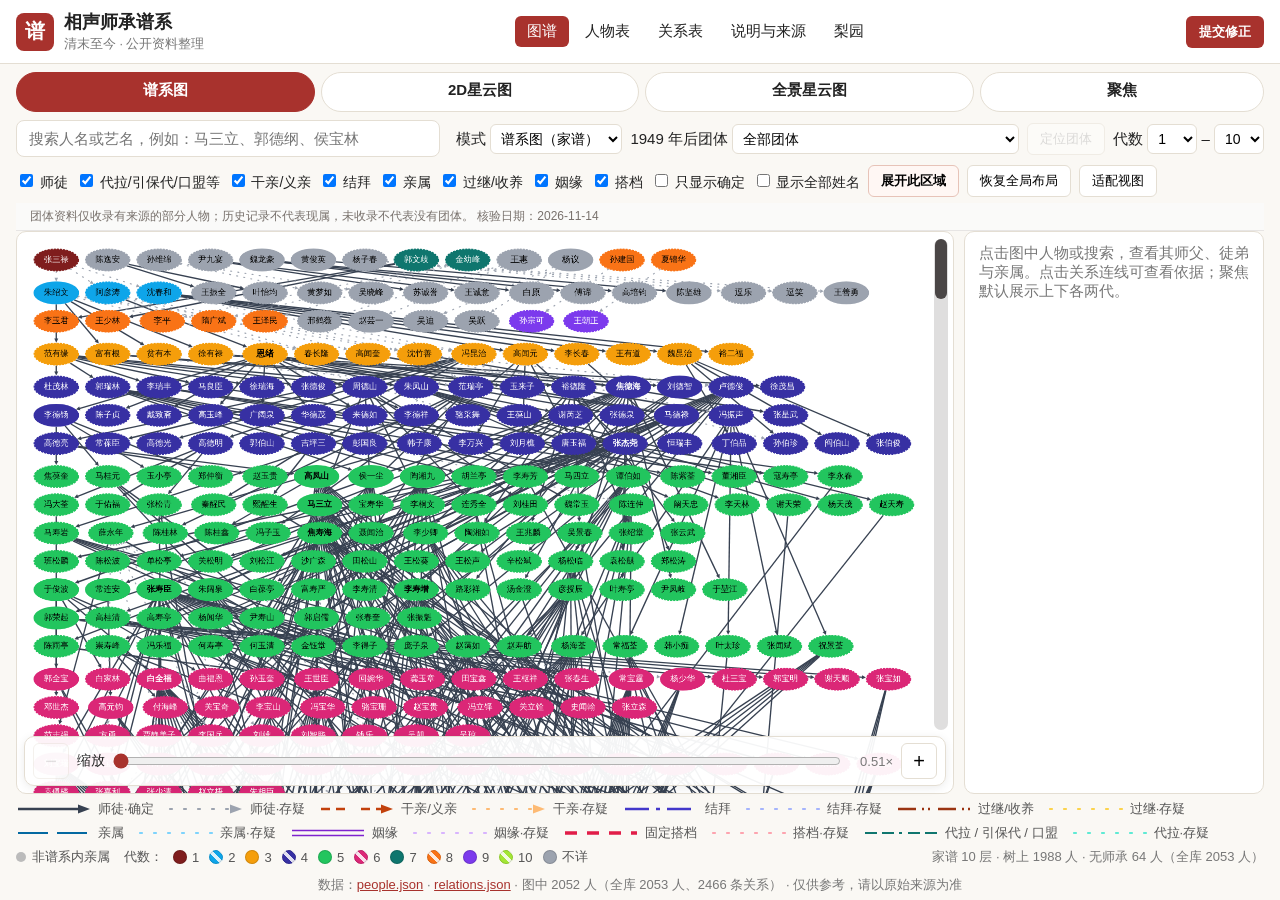
==== index.html @ b0ecc157 "Pin main genealogy and 2D nodes; add sourced post-1949 affiliations" ====
<!doctype html>
<html lang="zh-CN">
<head>
<meta charset="utf-8">
<meta name="viewport" content="width=device-width, initial-scale=1">
<title>相声师承谱系 · 清末至今</title>
<meta name="description" content="根据公开资料整理的中国相声演员师承谱系：正式师承、代拉/引保代、亲缘与姻缘关系。">
<link rel="icon" href="data:image/svg+xml,%3Csvg xmlns='http://www.w3.org/2000/svg' viewBox='0 0 32 32'%3E%3Crect width='32' height='32' rx='6' fill='%23a8322d'/%3E%3Ctext x='16' y='22' text-anchor='middle' font-size='18' fill='white' font-family='serif'%3E谱%3C/text%3E%3C/svg%3E">
<link rel="stylesheet" href="assets/style.css?v=20261114-org-pin">
<link rel="stylesheet" href="assets/mobile.css?v=20261114-evidence">
</head>
<body>
<header>
  <div class="brand"><span class="logo">谱</span><div><h1>相声师承谱系</h1><small>清末至今 · 公开资料整理</small></div></div>
  <nav>
    <a href="#tree" data-view="graph">图谱</a>
    <a href="#people" data-view="people">人物表</a>
    <a href="#relations" data-view="relations">关系表</a>
    <a href="#about" data-view="about">说明与来源</a>
    <a href="liyuan/">梨园</a>
  </nav>
  <button type="button" id="feedbackBtn" class="feedback-btn" title="需要 GitHub 账号。将打开预填好的议题；本站不接收邮件。">提交修正</button>
</header>

<main>
<section id="view-graph" class="view">
  <div class="mode-tabs" role="tablist">
    <a href="#tree" data-mode="tree" title="自上而下的家谱，一代一代往下排">谱系图</a>
    <a href="#nebula" data-mode="nebula" title="星团式布局。旧地址 #nebula 仍可用">2D星云图</a>
    <a href="#3d" data-mode="network" title="二维平面上的全网络布局；保留 #3d 和 #graph 旧地址">全景星云图</a>
    <a href="#graph" data-mode="ego" title="从一个人向外看师承">聚焦</a>
  </div>
  <div class="toolbar">
    <div class="search">
      <input id="q" type="search" placeholder="搜索人名或艺名，例如：马三立、郭德纲、侯宝林" autocomplete="off">
      <ul id="suggest" class="suggest" hidden></ul>
    </div>
    <div class="ctrl">
      <label class="phone-hide">模式
        <select id="mode">
          <option value="tree">谱系图（家谱）</option>
          <option value="nebula">2D星云图</option>
          <option value="network">全景星云图</option>
          <option value="ego">聚焦所选人物</option>
        </select>
      </label>
      <label class="ego-only">向下代数 <select id="depthDown"><option>1</option><option selected>2</option><option>3</option><option>4</option></select></label>
      <label class="ego-only">向上代数 <select id="depthUp"><option>1</option><option selected>2</option><option>3</option><option value="99">全部</option></select></label>
      <span class="ego-only focus-presets" role="group" aria-label="师承探索范围"><button type="button" data-focus-depth="1">上下各一代</button><button type="button" data-focus-depth="2">上下各两代</button></span>
      <label>1949 年后团体 <select id="organization"><option value="">全部团体</option></select></label>
      <button type="button" id="organizationFocus" disabled>定位团体</button>
      <label class="phone-hide">代数 <select id="gmin"></select> – <select id="gmax"></select></label>
      <button type="button" id="filterToggle" aria-expanded="false">筛选</button>
    </div>
    <div class="ctrl types">
      <label class="t-md"><input type="checkbox" data-type="master_disciple" checked> 师徒</label>
      <label class="t-other"><input type="checkbox" data-type="other" checked> 代拉/引保代/口盟等</label>
      <label class="t-ganqin"><input type="checkbox" data-type="ganqin" checked> 干亲/义亲</label>
      <label class="t-jiebai"><input type="checkbox" data-type="jiebai" checked> 结拜</label>
      <label class="t-kin"><input type="checkbox" data-type="kin" checked> 亲属</label>
      <label class="t-guoji"><input type="checkbox" data-type="guoji" checked> 过继/收养</label>
      <label class="t-mar"><input type="checkbox" data-type="marriage" checked> 姻缘</label>
      <label class="t-partner"><input type="checkbox" id="showPartner" checked> 搭档</label>
      <label class="t-dis"><input type="checkbox" id="onlyDoc"> 只显示确定</label>
      <label><input type="checkbox" id="labels"> 显示全部姓名</label>
      <button id="expand" type="button" title="放大到能看清姓名。其他人仍留在图上，缩小或拖动都能看到。">展开此区域</button>
      <button id="resetLayout" type="button" title="缩小，回到完整全局布局">恢复全局布局</button>
      <button id="fit" type="button">适配视图</button>
    </div>
  </div>
  <p id="organizationStatus" class="organization-status" role="status">团体资料仅收录有来源的部分人物；历史任职不代表现属，未收录不代表没有团体。</p>
  <div class="graph-wrap">
    <div class="cy-stage">
      <div id="cy" aria-label="师承关系图"></div>
      <div class="zoombar" role="group" aria-label="缩放">
        <button type="button" id="zoomOut" aria-label="缩小">−</button>
        <span class="zoom-label" id="zoomLabel">缩放</span>
        <input id="zoom" type="range" min="0" max="1000" step="1" value="0" aria-labelledby="zoomLabel">
        <span id="zoomVal">1×</span>
        <button type="button" id="zoomIn" aria-label="放大">+</button>
      </div>
    </div>
    <div id="panelDock">
      <button type="button" id="panelHandle" class="panel-handle">人物详情</button>
      <aside id="panel"><div class="placeholder">点击图中人物或搜索，查看其师父、徒弟与亲属。点击关系连线可查看依据；聚焦默认展示上下各两代。</div></aside>
    </div>
  </div>
  <div class="legend">
    <span><i class="ln" data-line="md"></i>师徒·确定</span>
    <span><i class="ln" data-line="md" data-dis="1"></i>师徒·存疑</span>
    <span><i class="ln" data-line="ganqin"></i>干亲/义亲</span>
    <span><i class="ln" data-line="ganqin" data-dis="1"></i>干亲·存疑</span>
    <span><i class="ln" data-line="jiebai"></i>结拜</span>
    <span><i class="ln" data-line="jiebai" data-dis="1"></i>结拜·存疑</span>
    <span><i class="ln" data-line="guoji"></i>过继/收养</span>
    <span><i class="ln" data-line="guoji" data-dis="1"></i>过继·存疑</span>
    <span><i class="ln" data-line="kin"></i>亲属</span>
    <span><i class="ln" data-line="kin" data-dis="1"></i>亲属·存疑</span>
    <span><i class="ln" data-line="mar"></i>姻缘</span>
    <span><i class="ln" data-line="mar" data-dis="1"></i>姻缘·存疑</span>
    <span><i class="ln" data-line="partner"></i>固定搭档</span>
    <span><i class="ln" data-line="partner" data-dis="1"></i>搭档·存疑</span>
    <span><i class="ln" data-line="other"></i>代拉 / 引保代 / 口盟</span>
    <span><i class="ln" data-line="other" data-dis="1"></i>代拉·存疑</span>
    <span><i class="dot rel"></i>非谱系内亲属</span>
    <span id="genLegend"></span>
    <span id="stat"></span>
  </div>
</section>

<section id="view-people" class="view" hidden>
  <div class="tbl-tools"><input id="pq" type="search" placeholder="筛选人物（姓名/艺名/备注）"> <select id="pgen"><option value="">全部代数</option></select> <span id="pcount"></span></div>
  <div class="tbl-wrap"><table id="ptable"><thead><tr>
    <th data-k="name">姓名</th><th data-k="generation">代</th><th data-k="zibei">字辈</th><th data-k="birth">生</th><th data-k="death">卒</th>
    <th data-k="masters">师父</th><th data-k="ndis">徒弟数</th><th data-k="notes">备注</th><th>来源</th></tr></thead><tbody></tbody></table></div>
</section>

<section id="view-relations" class="view" hidden>
  <div class="tbl-tools"><input id="rq" type="search" placeholder="筛选关系（人名/说明）">
    <select id="rtype"><option value="">全部类型</option><option value="master_disciple">师徒</option><option value="other">代拉/引保代等</option><option value="ganqin">干亲/义亲</option><option value="jiebai">结拜</option><option value="kin">亲属</option><option value="guoji">过继/收养</option><option value="marriage">姻缘</option><option value="partner">固定搭档</option></select>
    <select id="rconf"><option value="">全部可信度</option><option value="documented">确定</option><option value="disputed">存疑</option></select> <span id="rcount"></span></div>
  <div class="tbl-wrap"><table id="rtable"><thead><tr>
    <th data-k="type">类型</th><th data-k="fromName">从（师/长）</th><th data-k="toName">到（徒/亲）</th><th data-k="detail">说明</th><th data-k="confidence">可信度</th><th>来源</th></tr></thead><tbody></tbody></table></div>
</section>

<section id="view-about" class="view" hidden>
  <article class="about">
    <h2>说明</h2>
    <p>本站根据公开资料整理中国相声演员的师承谱系，时间范围从清末（张三禄、朱绍文“穷不怕”、阿彦涛、沈春和）到当代（德云社“云鹤九霄”、“筱”字辈等）。每位人物和每条关系都附有来源链接。</p>
    <h3>辈分与字辈</h3>
    <p>相声界通行把张三禄算作第一代，朱绍文、阿彦涛、沈春和为第二代，分为朱、阿、沈三派。第四代至第八代按“<b>德、寿、宝、文、明</b>”排字（也曾有“德、寿、立、仁、义”之说，较少使用）。第一至第三代、第九代及以后没有全行业统一的字辈；各门户自行排字，例如德云社郭德纲门下“云、鹤、九、霄”，再下一辈“筱”字；青曲社“海纳百川万象归春”。</p>
    <h3>关系类型</h3>
    <ul>
      <li><b>师徒</b>：正式拜师（摆知）的师承，箭头由师父指向徒弟。</li>
      <li><b>代拉/引保代/口盟等</b>：代拉师弟（代师收徒）、拜师时的引师、保师、代师，口盟弟子，以及早年学艺但不算正式师承等情况。</li>
      <li><b>干亲/义亲</b>：义父、义母与义子、义女。橙色成对短划，箭头由义父或义母指向义子、义女。</li>
      <li><b>结拜</b>：把兄弟、盟兄弟。靛蓝色长划加点，没有箭头。</li>
      <li><b>亲缘</b>：父子、兄弟、祖孙、舅甥、表亲等血缘关系。蓝色长划。</li>
      <li><b>过继/收养</b>：过继、嗣子、养子、养女。褐色点点划（一长两短），没有箭头。</li>
      <li><b>姻缘</b>：夫妻、翁婿等婚姻关系。紫色双线，没有箭头。</li>
    </ul>
    <h3>可信度</h3>
    <p><b>确定</b>：至少一个公开来源明确列出，图中用该类型自己的线型。<b>存疑</b>：来源本身标注存疑，不同来源说法冲突，师徒关系后来被解除，或只有网络转载、自媒体之类的弱来源。图中一律改成同色更淡的疏圆点；这种疏圆点只表示存疑，确定关系不用。可用「只显示确定」暂时隐去存疑关系。相声门户的师承本来就常有“改换门庭”、“代拉”、“清门”、“辈分自降”等复杂情况，请把本站当作索引，不要当作定论。</p>
    <h3>方法</h3>
    <ol>
      <li>主干取自维基百科《相声演员师承关系》条目。该条目以中国相声网《师承关系表》（据阎笑儒1960年传殷文硕的《相声宗谱》誊写）为主，第九代以梨园论坛《相声师承关系——九代传人》为主。</li>
      <li>逐一读取约190个相声演员维基条目里的“师承关系”信息框（从师、世代、辈分、徒弟）和“配偶/父母/儿女/亲属”栏目，再与正文中“之子”、“门婿”、“代拉”、“引保代”等表述互相印证，补充师徒和亲缘、姻缘关系。</li>
      <li>德云社部分依据郭德纲条目引用的2016年《德云社家谱》（北京晨报），并参考网络整理文章补充“筱、昊、展、奉”等再传弟子；青曲社、孟鹤堂等依据公开报道补充。</li>
      <li>同名人物：若师父不同、无法确认是否同一人，就分开收录并加注说明；繁简异体、条目消歧义造成的重复，在同一师父下按同名合并。</li>
      <li>代数：优先采用谱系表的位置和个人条目里的“世代”，其余按师承逐代推定（标为“按师承推定”）。</li>
    </ol>
    <h3>参考的同类项目与资料</h3>
    <ul>
      <li><a href="https://github.com/jammyfu/xiangsheng-genealogy" target="_blank" rel="noopener">jammyfu/xiangsheng-genealogy《相声家谱》</a>（MIT 许可）：一个开源的水墨三维师承图谱。本站读取了它整理的 338 条带出处的师承边，用来交叉核对，并采用了其中的存疑标注、补充师承和来源链接（凡采用处都在关系的来源和备注里写明了出处）；没有复制它的代码。</li>
      <li><a href="https://blog.xikao.com/2014/07/14/1273" target="_blank" rel="noopener">梨园百年琐记“师承谱图”</a>（戏考）：根据《相声师承关系总表》整理的逐人展开式谱图，用虚线表示代拉师弟。本站的代拉、引保代关系分类参考了它的做法。</li>
      <li><a href="https://zh.wikipedia.org/wiki/%E7%9B%B8%E5%A3%B0%E6%BC%94%E5%91%98%E5%B8%88%E6%89%BF%E5%85%B3%E7%B3%BB" target="_blank" rel="noopener">维基百科《相声演员师承关系》</a>（CC BY-SA 4.0）：本站师承的主干数据。</li>
      <li><a href="https://baike.baidu.com/item/%E7%9B%B8%E5%A3%B0%E5%B8%88%E6%89%BF%E5%85%B3%E7%B3%BB%E6%80%BB%E8%A1%A8/822206" target="_blank" rel="noopener">百度百科《相声师承关系总表》</a>和<a href="https://big5.cctv.com/gate/big5/ent.cctv.com/special/C18744/20070624/102823.shtml" target="_blank" rel="noopener">央视网转载天津日报“中国相声师承关系族谱”</a>：早期几代的旧谱，用来核对不同说法（例如沈竹善、春长隆、冯昆治的师承归属），只作书目参考。</li>
      <li><a href="http://ent.sina.com.cn/j/2006-12-20/18141379350.html" target="_blank" rel="noopener">新京报（2006）“中国相声门谱系”</a>：介绍了马三立《京津相声演员谱系》和《中国相声史》师承表的来历，以及张三禄是否算始祖的争议。</li>
      <li><a href="https://www.xkls.cn/zatan/3884.html" target="_blank" rel="noopener">星空历史“相声师承关系总谱（横版世系图）”</a>、<a href="https://github.com/invictusmuzi/-" target="_blank" rel="noopener">invictusmuzi 的 Neo4j 相声师承图</a>、<a href="http://kpword.com/topics.html" target="_blank" rel="noopener">中国相声网师承图谱专题</a>：在展示方式上作了参考。</li>
    </ul>
    <h3>局限</h3>
    <ul>
      <li>收录以公开资料为限，大量基层、地方曲艺团和民间演员没有收录；当代各社团收徒更新很快，难免遗漏。</li>
      <li>原始谱系表本身被维基标注为“原创研究”，有些人名用字彼此不同。能核对为同一人的已经合并（贾仑／贾伦、刘德智／刘德治、两位张康）。侯一尘与谱系表上的侯少尘对不上，分开收录并加了注。</li>
      <li>图画出每一个至少有一条关系的人，小团体也画，不要求连上主谱系。只有一条关系都没有的人留在数据里、可以搜索，侧栏会写「没有任何关系」，三张图都不画。<span id="hiddenAbout"></span></li>
      <li>亲缘、姻缘只收录有来源可查的部分；亲属中不是相声演员的，只因关系需要列出（图中显示为灰色）。</li>
      <li>不收录任何私人联系方式。如果发现错误，请用页眉或人物侧栏的「提交修正」打开 GitHub 议题（需要 GitHub 账号，本站没有邮箱通道）。</li>
    </ul>
    <h3 id="srcs">来源列表</h3>
    <p class="muted">按被引用的次数排序（数字是引用该来源的人物和关系条目数）。</p>
    <ol id="sourceList"></ol>
    <h3>第三方组件</h3>
    <p>图谱使用 <a href="https://js.cytoscape.org/">Cytoscape.js</a>（MIT 许可，已本地打包在 <code>vendor/</code> 目录）。全网络有两套坐标，都由本站自己计算、不另引布局库：一套是预先算好的紧凑全图（NetworkX spring layout），另一套在此基础上把挤在一起的姓名推开。放大时在两套坐标之间平滑过渡，缩小自动回到全图；拖动时邻近门派已经疏开，不会被藏起来。聚焦某一人（地址 <code>#graph/人物编号</code>）时仍用环形谱系。人物与关系数据整理自维基百科等公开来源，维基百科内容采用 CC BY-SA 4.0 许可。</p>
    <p class="muted" id="buildinfo"></p>
  </article>
</section>
</main>
<footer>数据：<a href="data/people.json">people.json</a> · <a href="data/relations.json">relations.json</a> · <span id="footcount"></span> · 仅供参考，请以原始来源为准</footer>
<dialog id="feedbackDlg" aria-labelledby="fbHeading">
  <div class="dlg">
    <h2 id="fbHeading">提交修正</h2>
    <p>下面的标题和正文会带到 GitHub 的新议题里，已经写上人物、编号、代数、关系摘要和当前页面地址。请在议题中补全「哪里有误」「正确信息」和「来源链接」。</p>
    <p class="notice">提交需要 GitHub 账号。本站没有邮箱或其他反馈通道；若尚未登录，GitHub 会先要求登录或注册。</p>
    <p class="fb-kicker">预填标题</p>
    <p id="fbTitle" class="fb-title"></p>
    <p class="fb-kicker">预填正文</p>
    <pre id="fbPreview" class="fb-preview"></pre>
    <div class="dlg-actions">
      <button type="button" id="fbClose">取消</button>
      <a id="feedbackGo" class="feedback-btn" target="_blank" rel="noopener">前往 GitHub 提交</a>
    </div>
  </div>
</dialog>
<script src="vendor/cytoscape.min.js"></script>
<script src="assets/mobile.js?v=20261114-evidence"></script>
<script src="assets/line-style.js"></script>
<script src="assets/app.js?v=20261114-org-pin"></script>
<!-- Cloudflare Web Analytics --><script type='module' src='https://static.cloudflareinsights.com/beacon.min.js' data-cf-beacon='{"token": "337a81f2145c44d1aca19c5d9b5fbe1d"}'></script><!-- End Cloudflare Web Analytics -->
</body>
</html>
---- assets/style.css ----
:root{--bg:#faf8f4;--fg:#222;--muted:#777;--card:#fff;--line:#e4ded3;--accent:#a8322d;--md:#6b6b6b;--kin:#c0392b;--mar:#8e44ad;--other:#16a085;--dis:#e67e22}
*{box-sizing:border-box}
html,body{margin:0;height:100%;background:var(--bg);color:var(--fg);font-family:-apple-system,"PingFang SC","Noto Sans CJK SC","Microsoft YaHei",sans-serif;font-size:15px}
a{color:var(--accent)}
header{display:flex;align-items:center;justify-content:space-between;gap:12px;padding:10px 16px;background:#fff;border-bottom:1px solid var(--line);position:sticky;top:0;z-index:10;flex-wrap:wrap}
.brand{display:flex;align-items:center;gap:10px}
.logo{display:inline-grid;place-items:center;width:38px;height:38px;border-radius:8px;background:var(--accent);color:#fff;font-weight:700;font-size:20px;font-family:"Noto Serif CJK SC",serif}
h1{font-size:18px;margin:0;font-family:"Noto Serif CJK SC",serif}
.brand small{color:var(--muted)}
nav{display:flex;gap:4px;flex-wrap:wrap}
nav a{padding:6px 12px;border-radius:6px;text-decoration:none;color:var(--fg)}
nav a.active{background:var(--accent);color:#fff}
main{padding:12px 16px}
.mode-tabs{display:flex;gap:6px;margin:0 0 8px;flex-wrap:wrap}
.mode-tabs a{flex:1 1 auto;text-align:center;padding:8px 14px;border-radius:999px;text-decoration:none;border:1px solid var(--line);background:#fff;color:var(--fg);font-weight:600;min-height:40px}
.mode-tabs a.active{background:var(--accent);color:#fff;border-color:var(--accent)}
.toolbar{display:flex;flex-wrap:wrap;gap:8px 16px;align-items:center;margin-bottom:8px}
.search{position:relative;flex:1 1 280px;max-width:460px}
.search input{width:100%;padding:9px 12px;border:1px solid var(--line);border-radius:8px;font-size:15px;background:#fff}
.suggest{position:absolute;left:0;right:0;top:100%;margin:2px 0 0;padding:0;list-style:none;background:#fff;border:1px solid var(--line);border-radius:8px;max-height:320px;overflow:auto;z-index:20;box-shadow:0 6px 18px rgba(0,0,0,.08)}
.suggest li{padding:7px 12px;cursor:pointer;display:flex;justify-content:space-between;gap:8px}
.suggest li:hover,.suggest li.sel{background:#f4ece6}
.suggest small{color:var(--muted)}
.ctrl{display:flex;flex-wrap:wrap;gap:8px;align-items:center}
.ctrl select,.tbl-tools select,.tbl-tools input{padding:5px 6px;border:1px solid var(--line);border-radius:6px;background:#fff;font-size:14px}
.types label{font-size:14px;white-space:nowrap}
button{padding:6px 12px;border:1px solid var(--line);border-radius:6px;background:#fff;cursor:pointer}
button:disabled{opacity:.45;cursor:default}
#expand{border-color:#e7c3b8;background:#fff7f4;font-weight:600}
.graph-wrap{display:flex;gap:10px;height:calc(100vh - 210px);min-height:420px}
.cy-stage{position:relative;flex:1;min-width:0;min-height:0;display:flex}
#cy{flex:1;background:#fff;border:1px solid var(--line);border-radius:10px;min-width:0}
.zoombar{position:absolute;z-index:6;left:8px;right:8px;bottom:8px;display:flex;align-items:center;gap:8px;padding:6px 8px;background:rgba(255,255,255,.94);border:1px solid var(--line);border-radius:10px;box-shadow:0 2px 10px rgba(0,0,0,.08)}
.tree-scroll{position:absolute;z-index:7;display:none;background:rgba(28,25,23,.14);border-radius:8px;touch-action:none}
.tree-scroll.show{display:block}
.tree-scroll.y{width:14px;top:8px;right:6px;bottom:64px;cursor:pointer}
.tree-scroll.x{height:14px;left:8px;right:26px;bottom:58px;cursor:pointer}
.tree-scroll .thumb{position:absolute;background:#292524;border-radius:8px;opacity:.82}
.tree-scroll.y .thumb{left:1px;right:1px}
.tree-scroll.x .thumb{top:1px;bottom:1px}
.zoom-label{font-size:14px;white-space:nowrap}
.zoombar input[type=range]{flex:1;min-width:0;height:28px;margin:0;accent-color:var(--accent)}
.zoombar button{min-width:36px;height:36px;padding:0 10px;font-size:20px;line-height:1}
.zoombar button:disabled{opacity:.4;cursor:default}
#zoomVal{min-width:3.4em;text-align:right;font-variant-numeric:tabular-nums;color:var(--muted);font-size:13px}
.feedback-btn{background:var(--accent);color:#fff;border-color:transparent;font-weight:600}
a.feedback-btn{text-decoration:none;display:inline-block}
.feedback-btn:hover{filter:brightness(1.08)}
header .feedback-btn{white-space:nowrap}
.panel-actions{display:flex;flex-wrap:wrap;gap:8px;margin-top:12px}
.panel-actions button,.panel-actions .feedback-btn{flex:1 1 140px}
#panel{background:var(--card);border:1px solid var(--line);border-radius:10px;padding:12px 14px;overflow:auto}
.tree-only{display:none;gap:4px;align-items:center}
.xo-badge{margin:8px 0;padding:8px 10px;background:#fff7ed;border:1px solid #fdba74;border-radius:8px;font-size:14px}
.tree-only button.on{background:var(--accent);color:#fff;border-color:transparent}
#panel h2{margin:0 0 4px;font-family:"Noto Serif CJK SC",serif;font-size:22px}
#panel .meta{color:var(--muted);font-size:13px;margin-bottom:8px}
#panel h3{font-size:14px;margin:12px 0 4px;color:var(--accent)}
#panel ul{margin:0;padding-left:18px}
#panel li{margin:2px 0}
.pl{cursor:pointer;color:var(--accent);text-decoration:underline dotted}
.tag{display:inline-block;font-size:12px;padding:1px 6px;border-radius:10px;background:#f0e9e1;margin-left:4px;color:#555}
.tag.dis{background:#fde7d2;color:#a75500}
.placeholder{color:var(--muted)}
.legend{display:flex;flex-wrap:wrap;gap:6px 14px;font-size:13px;color:#555;margin-top:8px;align-items:center;overflow:visible;max-height:none}
.legend > span{display:inline-flex;align-items:center;gap:2px;max-width:100%}
.legend > span.muted{white-space:normal}
#genLegend{display:inline-flex;flex-wrap:wrap;align-items:center;white-space:normal}
.ln{display:inline-flex;align-items:center;width:auto;height:auto;border:0;background:none;margin:0 4px 0 0;padding:0;vertical-align:middle;flex:0 0 auto}
.ln svg{display:block;overflow:visible}
.gen-swatch{display:inline-block;width:14px;height:14px;border-radius:50%;vertical-align:middle;margin:0 3px 0 8px;box-shadow:inset 0 0 0 1px rgba(0,0,0,.15);background-color:#9ca3af}
.gen-swatch.stripe{background-image:repeating-linear-gradient(45deg,rgba(255,255,255,.85) 0 3.5px,transparent 3.5px 8px)}
.dot{display:inline-block;width:10px;height:10px;border-radius:50%;background:#bbb;margin-right:4px;vertical-align:middle}
#stat{margin-left:auto;color:var(--muted)}
.tbl-tools{display:flex;gap:8px;flex-wrap:wrap;align-items:center;margin-bottom:8px}
.tbl-tools input{min-width:240px}
.tbl-wrap{overflow:auto;background:#fff;border:1px solid var(--line);border-radius:10px;max-height:calc(100vh - 170px)}
table{border-collapse:collapse;width:100%;font-size:14px}
th,td{padding:6px 8px;border-bottom:1px solid #f0ebe3;text-align:left;vertical-align:top}
th{position:sticky;top:0;background:#f7f2ec;cursor:pointer;white-space:nowrap;user-select:none}
th.asc::after{content:" ▲"}th.desc::after{content:" ▼"}
td.notes{max-width:360px;color:#555;font-size:13px}
.about{max-width:860px;background:#fff;border:1px solid var(--line);border-radius:10px;padding:16px 22px;line-height:1.7}
.about h2,.about h3{font-family:"Noto Serif CJK SC",serif}
.muted{color:var(--muted)}
#sourceList{font-size:13px;word-break:break-all}
footer{padding:10px 16px;color:var(--muted);font-size:13px;text-align:center}
@media (min-width:821px){
  body:has(#view-graph:not([hidden])){
    height:100%;
    height:100dvh;
    overflow:hidden;
    display:flex;
    flex-direction:column;
  }
  body:has(#view-graph:not([hidden])) main{
    flex:1 1 auto;
    min-height:0;
    display:flex;
    flex-direction:column;
    overflow:hidden;
    padding:8px 16px 4px;
  }
  body:has(#view-graph:not([hidden])) #view-graph{
    flex:1 1 auto;
    min-height:0;
    display:flex;
    flex-direction:column;
    overflow:hidden;
  }
  body:has(#view-graph:not([hidden])) .toolbar{margin-bottom:6px}
  body:has(#view-graph:not([hidden])) .graph-wrap{
    flex:1 1 auto;
    height:auto;
    min-height:0;
  }
  body:has(#view-graph:not([hidden])) .legend{
    flex:0 0 auto;
    max-height:none;
    overflow:visible;
    margin-top:6px;
  }
  body:has(#view-graph:not([hidden])) footer{flex:0 0 auto;padding:6px 16px}
}
dialog{border:none;border-radius:12px;padding:0;max-width:560px;width:min(560px,calc(100vw - 24px));box-shadow:0 16px 48px rgba(0,0,0,.22);color:var(--fg)}
dialog::backdrop{background:rgba(0,0,0,.45)}
.dlg{padding:16px 18px 18px;max-height:min(84vh,760px);overflow:auto}
.dlg h2{margin:0 0 8px;font-family:"Noto Serif CJK SC",serif;font-size:20px}
.dlg p{margin:8px 0;line-height:1.6}
.dlg .notice{background:#f7f2ec;border-radius:8px;padding:8px 10px}
.fb-kicker{margin:12px 0 2px;font-size:12px;color:var(--muted)}
.fb-title{margin:0;font-weight:700}
.fb-preview{margin:0;max-height:28vh;overflow:auto;white-space:pre-wrap;word-break:break-word;background:#faf8f4;border:1px solid var(--line);border-radius:8px;padding:8px 10px;font:13px/1.55 inherit}
.dlg-actions{display:flex;justify-content:flex-end;gap:8px;flex-wrap:wrap;margin-top:14px}
@media (max-width:820px){
  .graph-wrap{flex-direction:column;height:auto}
  .cy-stage{flex:none;height:62vh;min-height:360px}
  #cy{height:100%;min-height:0}
  .zoombar{left:6px;right:6px;bottom:6px;padding:8px}
  .zoombar button{min-width:44px;height:44px}
  .zoombar input[type=range]{height:36px}
  #panel{width:auto;max-height:none}
  header{padding:8px 10px} main{padding:8px}
  header .feedback-btn,.panel-actions button{min-height:44px;padding:8px 14px}
  .tbl-wrap{max-height:none}
  .dlg-actions{justify-content:stretch}
  .dlg-actions button,.dlg-actions a{flex:1 1 auto;text-align:center}
}

/* Relation evidence stays adjacent to the claim; long source URLs wrap on phones. */
.relation-evidence{margin:6px 0 12px;border-left:2px solid var(--line);padding-left:9px;font-size:13px}
.relation-evidence summary{cursor:pointer;color:var(--accent);padding:4px 0}
.relation-evidence summary:focus-visible{outline:2px solid var(--accent);outline-offset:3px}
.evidence-status{margin:8px 0}
.evidence-sources,.evidence-notes{padding-left:20px!important;list-style:decimal!important}
.evidence-sources li,.evidence-notes li{margin:7px 0!important;overflow-wrap:anywhere}
.evidence-sources a{overflow-wrap:anywhere}
.focus-presets{display:inline-flex;gap:4px;flex-wrap:wrap}

.cross-evidence{margin-top:12px;border-top:1px solid var(--line);padding-top:6px}.cross-evidence article{margin:10px 0;overflow-wrap:anywhere}.cross-evidence article p{margin:5px 0}

/* Organization selector matches the native 梨园 institution control. */
.organization-status{margin:0;padding:5px 14px;color:#78716c;font-size:12px;background:#fafaf9;border-bottom:1px solid #e7e5e4}
.organization-evidence li{margin-bottom:12px}.organization-evidence p{margin:4px 0}.organization-evidence small{color:#78716c}
---- assets/mobile.css ----
/* Layout shells. data-layout is set by assets/mobile.js. */
html, body { max-width: 100%; }
html[data-layout="sheet"] body,
html[data-layout="drawer"] body { overflow-x: hidden; }

.panel-handle {
  touch-action: none;
  display: none;
  border: 0;
  background: transparent;
  font-weight: 700;
  color: var(--accent, #a8322d);
  min-height: 44px;
  width: 100%;
  cursor: pointer;
}
.panel-handle::before {
  content: "";
  display: block;
  width: 36px;
  height: 4px;
  border-radius: 4px;
  background: #d9d0c4;
  margin: 0 auto 4px;
}

#filterToggle { display: none; min-height: 44px; }

/* Phone portrait and folded narrow screens: bottom sheet. */
html[data-layout="sheet"] header { padding: 8px 10px; gap: 6px; }
html[data-layout="sheet"] h1 { font-size: 16px; }
html[data-layout="sheet"] .brand small { display: none; }
html[data-layout="sheet"] nav { order: 3; width: 100%; overflow-x: auto; flex-wrap: nowrap; }
html[data-layout="sheet"] nav a { flex: 0 0 auto; min-height: 40px; display: inline-flex; align-items: center; }
html[data-layout="sheet"] main { padding: 8px; }
html[data-layout="sheet"] .mode-tabs { flex-wrap: nowrap; overflow-x: auto; gap: 4px; }
html[data-layout="sheet"] .mode-tabs a { flex: 0 0 auto; padding: 8px 12px; font-size: 14px; min-height: 44px; display: inline-flex; align-items: center; }
html[data-layout="sheet"] #filterToggle { display: inline-flex; align-items: center; }
html[data-layout="sheet"] .toolbar .ctrl.types { display: none; width: 100%; }
html[data-layout="sheet"] .toolbar.filters-open .ctrl.types { display: flex; }
html[data-layout="sheet"] .search { flex: 1 1 100%; max-width: none; }
html[data-layout="sheet"] body,
html[data-layout="drawer"] body {
  height: 100%;
  display: flex;
  flex-direction: column;
}
html[data-layout="sheet"] main,
html[data-layout="drawer"] main {
  flex: 1 1 auto;
  min-height: 0;
  display: flex;
  flex-direction: column;
  overflow: auto;
  padding: 6px 8px;
}
html[data-layout="sheet"] #view-graph:not([hidden]),
html[data-layout="drawer"] #view-graph:not([hidden]) {
  flex: 1 1 auto;
  min-height: 0;
  height: 100%;
  display: flex;
  flex-direction: column;
  overflow: auto;
}
html[data-layout="sheet"] .phone-hide,
html[data-layout="drawer"] .phone-hide { display: none; }
html[data-layout="sheet"] .graph-wrap,
html[data-layout="drawer"] .graph-wrap {
  flex: 1 1 auto;
  display: flex;
  flex-direction: column;
  height: auto;
  min-height: 140px;
}
html[data-layout="sheet"] .cy-stage,
html[data-layout="drawer"] .cy-stage { flex: 1 1 auto; height: auto; min-height: 0; }
html[data-layout="sheet"] .legend {
  max-height: none;
  overflow: visible;
  margin-top: 4px;
}
html[data-layout="sheet"] footer,
html[data-layout="drawer"] footer { display: none; }
html[data-layout="sheet"] #panelDock {
  position: fixed;
  left: 0;
  right: 0;
  bottom: 0;
  z-index: 30;
  width: auto;
  height: min(52vh, 460px);
  background: #fff;
  border: 1px solid var(--line, #e4ded3);
  border-radius: 16px 16px 0 0;
  box-shadow: 0 -8px 28px rgba(0,0,0,.12);
  display: flex;
  flex-direction: column;
  transition: transform .22s ease;
}
html[data-layout="sheet"] #panelDock.collapsed { transform: translateY(calc(100% - 48px)); }
html[data-layout="sheet"] .panel-handle { display: block; }
html[data-layout="sheet"] #panel {
  width: auto;
  flex: 1;
  border: 0;
  border-radius: 0;
  min-height: 0;
}
html[data-layout="sheet"] .zoombar { bottom: 56px; }
html[data-layout="sheet"] .legend { font-size: 12px; }

/* Phone landscape: graph uses the wide area, details in a right drawer. */
html[data-layout="drawer"] header { padding: 6px 10px; flex-wrap: nowrap; gap: 8px; }
html[data-layout="drawer"] nav { flex-wrap: nowrap; overflow-x: auto; }
html[data-layout="drawer"] .mode-tabs { flex-wrap: nowrap; overflow-x: auto; margin-bottom: 4px; }
html[data-layout="drawer"] .toolbar { flex-wrap: nowrap; overflow-x: auto; gap: 6px; margin-bottom: 4px; }
html[data-layout="drawer"] .search { flex: 1 1 160px; min-width: 120px; max-width: none; }
html[data-layout="drawer"] .legend {
  display: flex;
  flex-wrap: wrap;
  max-height: none;
  overflow: visible;
}
html[data-layout="drawer"] .brand small,
html[data-layout="drawer"] header .feedback-btn { display: none; }
html[data-layout="drawer"] main { padding: 6px 8px; }
html[data-layout="drawer"] .mode-tabs a { min-height: 40px; padding: 6px 10px; font-size: 13px; display: inline-flex; align-items: center; }
html[data-layout="drawer"] #filterToggle { display: inline-flex; align-items: center; }
html[data-layout="drawer"] .toolbar .ctrl.types { display: none; }
html[data-layout="drawer"] .toolbar.filters-open .ctrl.types { display: flex; width: 100%; }
html[data-layout="drawer"] .graph-wrap {
  min-height: 120px;
}
html[data-layout="drawer"] #panelDock {
  position: fixed;
  top: 52px;
  right: 0;
  bottom: 0;
  z-index: 30;
  width: min(300px, 46vw);
  background: #fff;
  border-left: 1px solid var(--line, #e4ded3);
  box-shadow: -8px 0 24px rgba(0,0,0,.1);
  display: flex;
  flex-direction: row;
  transition: transform .22s ease;
}
html[data-layout="drawer"] #panelDock.collapsed { transform: translateX(calc(100% - 44px)); }
html[data-layout="drawer"] .panel-handle {
  display: flex;
  align-items: center;
  justify-content: center;
  width: 44px;
  min-height: 44px;
  writing-mode: vertical-rl;
  border-right: 1px solid var(--line, #e4ded3);
}
html[data-layout="drawer"] .panel-handle::before { display: none; }
html[data-layout="drawer"] #panel { width: auto; flex: 1; border: 0; border-radius: 0; min-width: 0; }

/* Tablet / unfolded foldable: keep the two-pane desktop arrangement. */
html[data-layout="pane"] .graph-wrap {
  display: flex;
  flex-direction: row;
  flex-wrap: nowrap;
  align-items: stretch;
  height: calc(var(--app-h, 100vh) - 220px);
  min-height: 420px;
}
html[data-layout="pane"] body:has(#view-graph:not([hidden])) .graph-wrap{
  height:auto;
  min-height:0;
}
html[data-layout="pane"] .cy-stage { flex: 1 1 auto; height: auto; min-height: 0; min-width: 0; }
html[data-layout="pane"] #panelDock {
  display: flex;
  flex-direction: column;
  width: 300px;
  flex: 0 0 300px;
  min-width: 0;
  min-height: 0;
  position: relative;
}
html[data-layout="pane"] #panel { width: auto; flex: 1; max-height: none; }

html[data-layout="sheet"] button,
html[data-layout="drawer"] button,
html[data-layout="sheet"] .mode-tabs a,
html[data-layout="drawer"] .mode-tabs a { min-height: 40px; }
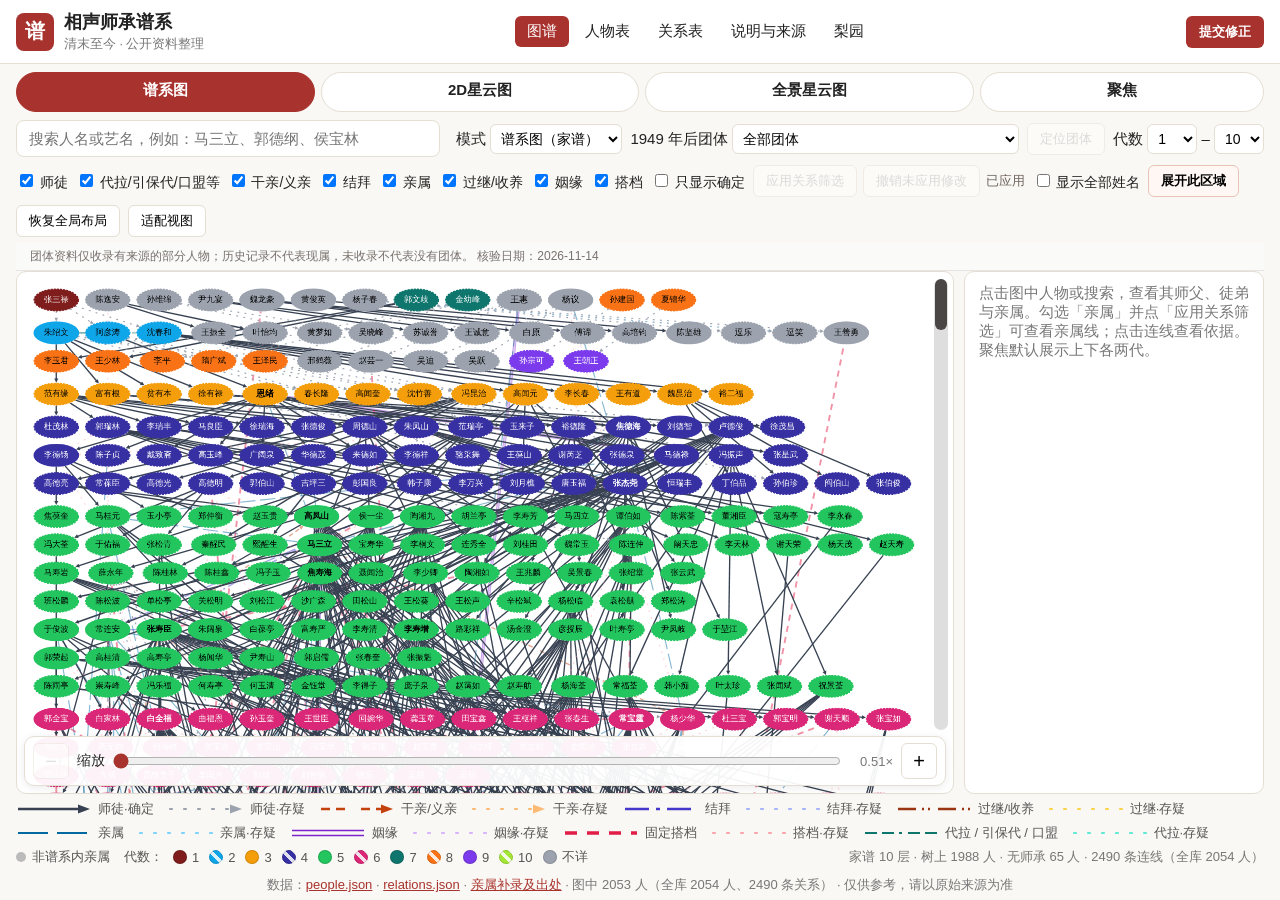
==== commit 9e54bb35: "Backfill sourced kinship and apply relationship filters in batches" ====
--- a/index.html
+++ b/index.html
@@ -6,7 +6,7 @@
 <title>相声师承谱系 · 清末至今</title>
 <meta name="description" content="根据公开资料整理的中国相声演员师承谱系：正式师承、代拉/引保代、亲缘与姻缘关系。">
 <link rel="icon" href="data:image/svg+xml,%3Csvg xmlns='http://www.w3.org/2000/svg' viewBox='0 0 32 32'%3E%3Crect width='32' height='32' rx='6' fill='%23a8322d'/%3E%3Ctext x='16' y='22' text-anchor='middle' font-size='18' fill='white' font-family='serif'%3E谱%3C/text%3E%3C/svg%3E">
-<link rel="stylesheet" href="assets/style.css?v=20261114-org-pin">
+<link rel="stylesheet" href="assets/style.css?v=20261114-kin-filters">
 <link rel="stylesheet" href="assets/mobile.css?v=20261114-evidence">
 </head>
 <body>
@@ -62,6 +62,7 @@
       <label class="t-mar"><input type="checkbox" data-type="marriage" checked> 姻缘</label>
       <label class="t-partner"><input type="checkbox" id="showPartner" checked> 搭档</label>
       <label class="t-dis"><input type="checkbox" id="onlyDoc"> 只显示确定</label>
+      <span class="relation-filter-actions"><button type="button" id="applyRelations" disabled>应用关系筛选</button><button type="button" id="resetRelationDraft" disabled>撤销未应用修改</button><small id="relationFilterStatus" role="status">已应用</small></span>
       <label><input type="checkbox" id="labels"> 显示全部姓名</label>
       <button id="expand" type="button" title="放大到能看清姓名。其他人仍留在图上，缩小或拖动都能看到。">展开此区域</button>
       <button id="resetLayout" type="button" title="缩小，回到完整全局布局">恢复全局布局</button>
@@ -82,7 +83,7 @@
     </div>
     <div id="panelDock">
       <button type="button" id="panelHandle" class="panel-handle">人物详情</button>
-      <aside id="panel"><div class="placeholder">点击图中人物或搜索，查看其师父、徒弟与亲属。点击关系连线可查看依据；聚焦默认展示上下各两代。</div></aside>
+      <aside id="panel"><div class="placeholder">点击图中人物或搜索，查看其师父、徒弟与亲属。勾选「亲属」并点「应用关系筛选」可查看亲属线；点击连线查看依据。聚焦默认展示上下各两代。</div></aside>
     </div>
   </div>
   <div class="legend">
@@ -175,7 +176,7 @@
   </article>
 </section>
 </main>
-<footer>数据：<a href="data/people.json">people.json</a> · <a href="data/relations.json">relations.json</a> · <span id="footcount"></span> · 仅供参考，请以原始来源为准</footer>
+<footer>数据：<a href="data/people.json">people.json</a> · <a href="data/relations.json">relations.json</a> · <a href="data/kinship-updates.json">亲属补录及出处</a> · <span id="footcount"></span> · 仅供参考，请以原始来源为准</footer>
 <dialog id="feedbackDlg" aria-labelledby="fbHeading">
   <div class="dlg">
     <h2 id="fbHeading">提交修正</h2>
@@ -194,7 +195,7 @@
 <script src="vendor/cytoscape.min.js"></script>
 <script src="assets/mobile.js?v=20261114-evidence"></script>
 <script src="assets/line-style.js"></script>
-<script src="assets/app.js?v=20261114-org-pin"></script>
+<script src="assets/app.js?v=20261114-kin-filters"></script>
 <!-- Cloudflare Web Analytics --><script type='module' src='https://static.cloudflareinsights.com/beacon.min.js' data-cf-beacon='{"token": "337a81f2145c44d1aca19c5d9b5fbe1d"}'></script><!-- End Cloudflare Web Analytics -->
 </body>
 </html>
--- a/assets/style.css
+++ b/assets/style.css
@@ -162,3 +162,7 @@
 /* Organization selector matches the native 梨园 institution control. */
 .organization-status{margin:0;padding:5px 14px;color:#78716c;font-size:12px;background:#fafaf9;border-bottom:1px solid #e7e5e4}
 .organization-evidence li{margin-bottom:12px}.organization-evidence p{margin:4px 0}.organization-evidence small{color:#78716c}
+
+.relation-filter-actions{display:inline-flex;align-items:center;gap:6px;flex-wrap:wrap}
+#applyRelations:not(:disabled){background:var(--accent,#a8322d);color:#fff;border-color:var(--accent,#a8322d);font-weight:700}
+#relationFilterStatus{color:#6f665f;white-space:nowrap}
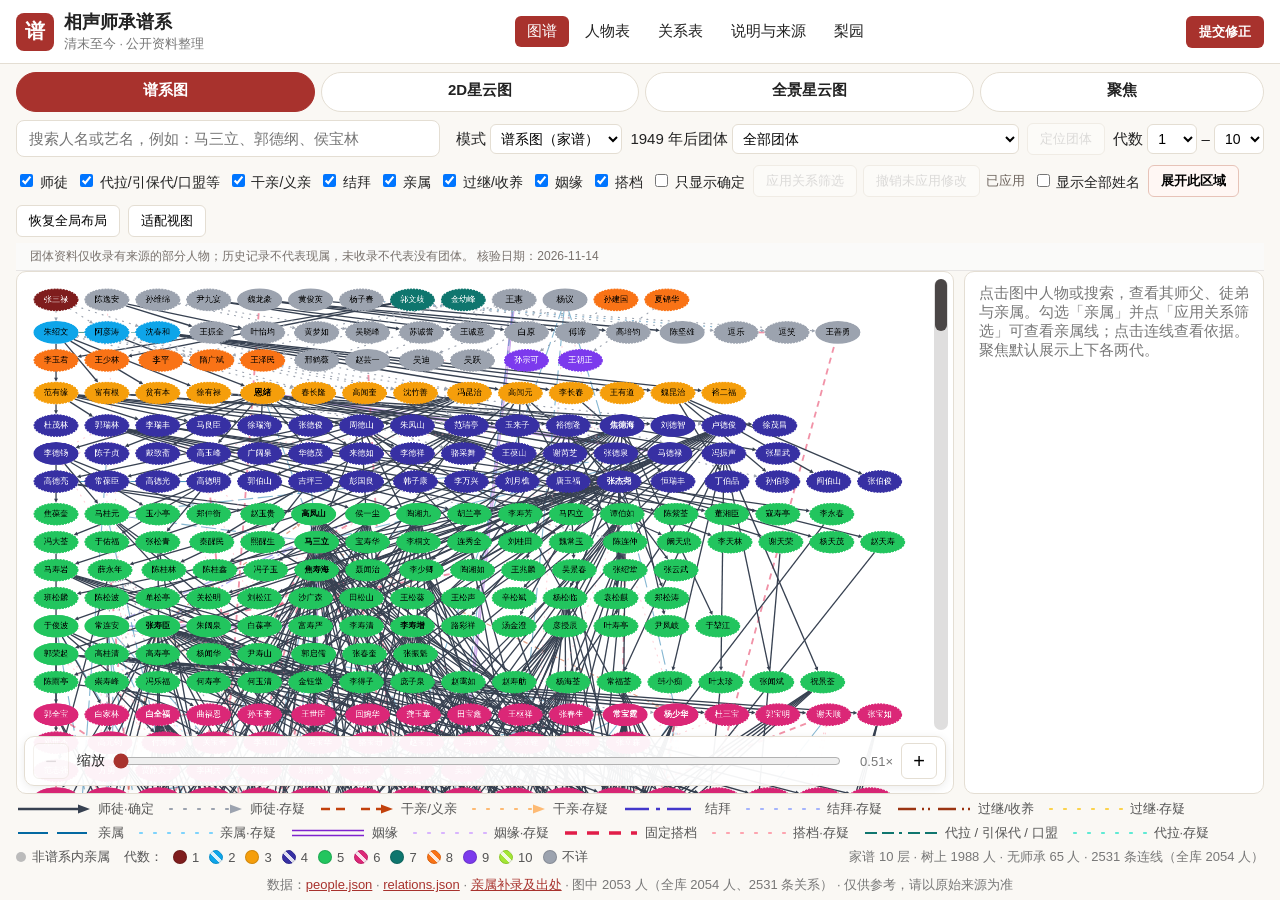
==== commit b96d97e2: "Audit xiangsheng roster relationships and biographies" ====
--- a/index.html
+++ b/index.html
@@ -6,7 +6,7 @@
 <title>相声师承谱系 · 清末至今</title>
 <meta name="description" content="根据公开资料整理的中国相声演员师承谱系：正式师承、代拉/引保代、亲缘与姻缘关系。">
 <link rel="icon" href="data:image/svg+xml,%3Csvg xmlns='http://www.w3.org/2000/svg' viewBox='0 0 32 32'%3E%3Crect width='32' height='32' rx='6' fill='%23a8322d'/%3E%3Ctext x='16' y='22' text-anchor='middle' font-size='18' fill='white' font-family='serif'%3E谱%3C/text%3E%3C/svg%3E">
-<link rel="stylesheet" href="assets/style.css?v=20261114-kin-filters">
+<link rel="stylesheet" href="assets/style.css?v=20261114-roster-audit">
 <link rel="stylesheet" href="assets/mobile.css?v=20261114-evidence">
 </head>
 <body>
@@ -120,6 +120,7 @@
   <div class="tbl-tools"><input id="rq" type="search" placeholder="筛选关系（人名/说明）">
     <select id="rtype"><option value="">全部类型</option><option value="master_disciple">师徒</option><option value="other">代拉/引保代等</option><option value="ganqin">干亲/义亲</option><option value="jiebai">结拜</option><option value="kin">亲属</option><option value="guoji">过继/收养</option><option value="marriage">姻缘</option><option value="partner">固定搭档</option></select>
     <select id="rconf"><option value="">全部可信度</option><option value="documented">确定</option><option value="disputed">存疑</option></select> <span id="rcount"></span></div>
+  <details id="rosterAudit" class="cross-evidence audit-details" hidden><summary id="rosterAuditSummary"></summary><p id="rosterAuditMethod"></p><div id="rosterAuditLeads"></div></details>
   <div class="tbl-wrap"><table id="rtable"><thead><tr>
     <th data-k="type">类型</th><th data-k="fromName">从（师/长）</th><th data-k="toName">到（徒/亲）</th><th data-k="detail">说明</th><th data-k="confidence">可信度</th><th>来源</th></tr></thead><tbody></tbody></table></div>
 </section>
@@ -195,7 +196,7 @@
 <script src="vendor/cytoscape.min.js"></script>
 <script src="assets/mobile.js?v=20261114-evidence"></script>
 <script src="assets/line-style.js"></script>
-<script src="assets/app.js?v=20261114-kin-filters"></script>
+<script src="assets/app.js?v=20261114-roster-audit"></script>
 <!-- Cloudflare Web Analytics --><script type='module' src='https://static.cloudflareinsights.com/beacon.min.js' data-cf-beacon='{"token": "337a81f2145c44d1aca19c5d9b5fbe1d"}'></script><!-- End Cloudflare Web Analytics -->
 </body>
 </html>
--- a/assets/style.css
+++ b/assets/style.css
@@ -166,3 +166,8 @@
 .relation-filter-actions{display:inline-flex;align-items:center;gap:6px;flex-wrap:wrap}
 #applyRelations:not(:disabled){background:var(--accent,#a8322d);color:#fff;border-color:var(--accent,#a8322d);font-weight:700}
 #relationFilterStatus{color:#6f665f;white-space:nowrap}
+
+/* Unverified model leads are visible but not part of the relationship graph. */
+.audit-details{margin:8px 12px 12px;padding:8px 12px;background:#fafaf9;border-radius:6px;overflow-wrap:anywhere}
+.audit-details summary{cursor:pointer;color:var(--accent);font-weight:600}
+.audit-details li,.cross-evidence li{margin:6px 0}
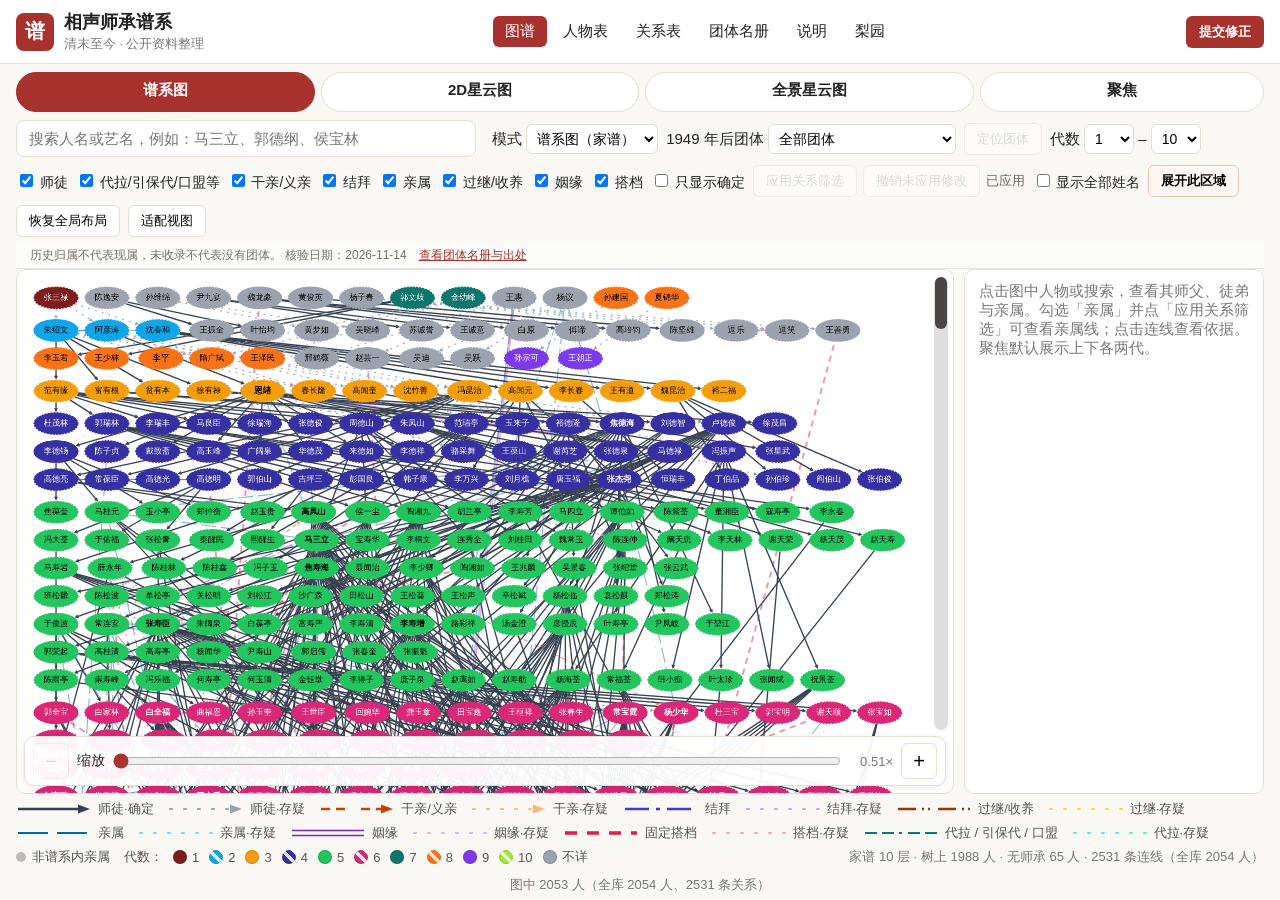
==== commit 0c27cbff: "Expand troupe rosters and simplify source presentation" ====
--- a/index.html
+++ b/index.html
@@ -6,7 +6,7 @@
 <title>相声师承谱系 · 清末至今</title>
 <meta name="description" content="根据公开资料整理的中国相声演员师承谱系：正式师承、代拉/引保代、亲缘与姻缘关系。">
 <link rel="icon" href="data:image/svg+xml,%3Csvg xmlns='http://www.w3.org/2000/svg' viewBox='0 0 32 32'%3E%3Crect width='32' height='32' rx='6' fill='%23a8322d'/%3E%3Ctext x='16' y='22' text-anchor='middle' font-size='18' fill='white' font-family='serif'%3E谱%3C/text%3E%3C/svg%3E">
-<link rel="stylesheet" href="assets/style.css?v=20261114-roster-audit">
+<link rel="stylesheet" href="assets/style.css?v=20261114-org-rosters">
 <link rel="stylesheet" href="assets/mobile.css?v=20261114-evidence">
 </head>
 <body>
@@ -16,7 +16,8 @@
     <a href="#tree" data-view="graph">图谱</a>
     <a href="#people" data-view="people">人物表</a>
     <a href="#relations" data-view="relations">关系表</a>
-    <a href="#about" data-view="about">说明与来源</a>
+    <a href="#organizations" data-view="organizations">团体名册</a>
+    <a href="#about" data-view="about">说明</a>
     <a href="liyuan/">梨园</a>
   </nav>
   <button type="button" id="feedbackBtn" class="feedback-btn" title="需要 GitHub 账号。将打开预填好的议题；本站不接收邮件。">提交修正</button>
@@ -48,6 +49,7 @@
       <label class="ego-only">向上代数 <select id="depthUp"><option>1</option><option selected>2</option><option>3</option><option value="99">全部</option></select></label>
       <span class="ego-only focus-presets" role="group" aria-label="师承探索范围"><button type="button" data-focus-depth="1">上下各一代</button><button type="button" data-focus-depth="2">上下各两代</button></span>
       <label>1949 年后团体 <select id="organization"><option value="">全部团体</option></select></label>
+      <label id="organizationScopeLabel" hidden><select id="organizationScope" aria-label="图谱团体记录范围"><option value="roster">最新及历史归属</option><option value="current">仅最新有据</option><option value="historical">仅历史／曾属</option><option value="performance">仅演出记录</option></select></label>
       <button type="button" id="organizationFocus" disabled>定位团体</button>
       <label class="phone-hide">代数 <select id="gmin"></select> – <select id="gmax"></select></label>
       <button type="button" id="filterToggle" aria-expanded="false">筛选</button>
@@ -69,7 +71,7 @@
       <button id="fit" type="button">适配视图</button>
     </div>
   </div>
-  <p id="organizationStatus" class="organization-status" role="status">团体资料仅收录有来源的部分人物；历史任职不代表现属，未收录不代表没有团体。</p>
+  <div class="organization-strip"><p id="organizationStatus" class="organization-status" role="status">历史任职不代表现属，未收录不代表没有团体。</p><a id="organizationRosterLink" href="#organizations">查看团体名册与出处</a></div>
   <div class="graph-wrap">
     <div class="cy-stage">
       <div id="cy" aria-label="师承关系图"></div>
@@ -125,6 +127,18 @@
     <th data-k="type">类型</th><th data-k="fromName">从（师/长）</th><th data-k="toName">到（徒/亲）</th><th data-k="detail">说明</th><th data-k="confidence">可信度</th><th>来源</th></tr></thead><tbody></tbody></table></div>
 </section>
 
+<section id="view-organizations" class="view" hidden>
+  <h2 class="org-table-title">1949 年后团体名册</h2>
+  <p class="org-table-intro muted">区别团体任职、历史归属和演出记录。仅凭师承或同台不认定在团；「最新有据」指最新找到的公开归属，不代表实时在职名单。未建人物节点的名字也可在这里查询。</p>
+  <div class="tbl-tools">
+    <label>团体 <select id="orgTableGroup"><option value="">全部团体</option></select></label>
+    <label>记录类别 <select id="orgTableStatus"><option value="">全部记录</option><option value="current">最新公开归属</option><option value="historical">历史任职／归属</option><option value="former">已离团</option><option value="performance">演出记录</option><option value="uncertain">存疑</option></select></label>
+    <input id="orgTableQuery" type="search" placeholder="搜索姓名、队别或资料" aria-label="搜索名册">
+    <span id="orgTableCount" role="status"></span>
+  </div>
+  <div class="tbl-wrap"><table id="orgTable"><thead><tr><th>团体</th><th>姓名</th><th>记录类别</th><th>核对说明</th><th>出处</th></tr></thead><tbody></tbody></table></div>
+</section>
+
 <section id="view-about" class="view" hidden>
   <article class="about">
     <h2>说明</h2>
@@ -143,41 +157,14 @@
     </ul>
     <h3>可信度</h3>
     <p><b>确定</b>：至少一个公开来源明确列出，图中用该类型自己的线型。<b>存疑</b>：来源本身标注存疑，不同来源说法冲突，师徒关系后来被解除，或只有网络转载、自媒体之类的弱来源。图中一律改成同色更淡的疏圆点；这种疏圆点只表示存疑，确定关系不用。可用「只显示确定」暂时隐去存疑关系。相声门户的师承本来就常有“改换门庭”、“代拉”、“清门”、“辈分自降”等复杂情况，请把本站当作索引，不要当作定论。</p>
-    <h3>方法</h3>
-    <ol>
-      <li>主干取自维基百科《相声演员师承关系》条目。该条目以中国相声网《师承关系表》（据阎笑儒1960年传殷文硕的《相声宗谱》誊写）为主，第九代以梨园论坛《相声师承关系——九代传人》为主。</li>
-      <li>逐一读取约190个相声演员维基条目里的“师承关系”信息框（从师、世代、辈分、徒弟）和“配偶/父母/儿女/亲属”栏目，再与正文中“之子”、“门婿”、“代拉”、“引保代”等表述互相印证，补充师徒和亲缘、姻缘关系。</li>
-      <li>德云社部分依据郭德纲条目引用的2016年《德云社家谱》（北京晨报），并参考网络整理文章补充“筱、昊、展、奉”等再传弟子；青曲社、孟鹤堂等依据公开报道补充。</li>
-      <li>同名人物：若师父不同、无法确认是否同一人，就分开收录并加注说明；繁简异体、条目消歧义造成的重复，在同一师父下按同名合并。</li>
-      <li>代数：优先采用谱系表的位置和个人条目里的“世代”，其余按师承逐代推定（标为“按师承推定”）。</li>
-    </ol>
-    <h3>参考的同类项目与资料</h3>
-    <ul>
-      <li><a href="https://github.com/jammyfu/xiangsheng-genealogy" target="_blank" rel="noopener">jammyfu/xiangsheng-genealogy《相声家谱》</a>（MIT 许可）：一个开源的水墨三维师承图谱。本站读取了它整理的 338 条带出处的师承边，用来交叉核对，并采用了其中的存疑标注、补充师承和来源链接（凡采用处都在关系的来源和备注里写明了出处）；没有复制它的代码。</li>
-      <li><a href="https://blog.xikao.com/2014/07/14/1273" target="_blank" rel="noopener">梨园百年琐记“师承谱图”</a>（戏考）：根据《相声师承关系总表》整理的逐人展开式谱图，用虚线表示代拉师弟。本站的代拉、引保代关系分类参考了它的做法。</li>
-      <li><a href="https://zh.wikipedia.org/wiki/%E7%9B%B8%E5%A3%B0%E6%BC%94%E5%91%98%E5%B8%88%E6%89%BF%E5%85%B3%E7%B3%BB" target="_blank" rel="noopener">维基百科《相声演员师承关系》</a>（CC BY-SA 4.0）：本站师承的主干数据。</li>
-      <li><a href="https://baike.baidu.com/item/%E7%9B%B8%E5%A3%B0%E5%B8%88%E6%89%BF%E5%85%B3%E7%B3%BB%E6%80%BB%E8%A1%A8/822206" target="_blank" rel="noopener">百度百科《相声师承关系总表》</a>和<a href="https://big5.cctv.com/gate/big5/ent.cctv.com/special/C18744/20070624/102823.shtml" target="_blank" rel="noopener">央视网转载天津日报“中国相声师承关系族谱”</a>：早期几代的旧谱，用来核对不同说法（例如沈竹善、春长隆、冯昆治的师承归属），只作书目参考。</li>
-      <li><a href="http://ent.sina.com.cn/j/2006-12-20/18141379350.html" target="_blank" rel="noopener">新京报（2006）“中国相声门谱系”</a>：介绍了马三立《京津相声演员谱系》和《中国相声史》师承表的来历，以及张三禄是否算始祖的争议。</li>
-      <li><a href="https://www.xkls.cn/zatan/3884.html" target="_blank" rel="noopener">星空历史“相声师承关系总谱（横版世系图）”</a>、<a href="https://github.com/invictusmuzi/-" target="_blank" rel="noopener">invictusmuzi 的 Neo4j 相声师承图</a>、<a href="http://kpword.com/topics.html" target="_blank" rel="noopener">中国相声网师承图谱专题</a>：在展示方式上作了参考。</li>
-    </ul>
-    <h3>局限</h3>
-    <ul>
-      <li>收录以公开资料为限，大量基层、地方曲艺团和民间演员没有收录；当代各社团收徒更新很快，难免遗漏。</li>
-      <li>原始谱系表本身被维基标注为“原创研究”，有些人名用字彼此不同。能核对为同一人的已经合并（贾仑／贾伦、刘德智／刘德治、两位张康）。侯一尘与谱系表上的侯少尘对不上，分开收录并加了注。</li>
-      <li>图画出每一个至少有一条关系的人，小团体也画，不要求连上主谱系。只有一条关系都没有的人留在数据里、可以搜索，侧栏会写「没有任何关系」，三张图都不画。<span id="hiddenAbout"></span></li>
-      <li>亲缘、姻缘只收录有来源可查的部分；亲属中不是相声演员的，只因关系需要列出（图中显示为灰色）。</li>
-      <li>不收录任何私人联系方式。如果发现错误，请用页眉或人物侧栏的「提交修正」打开 GitHub 议题（需要 GitHub 账号，本站没有邮箱通道）。</li>
-    </ul>
-    <h3 id="srcs">来源列表</h3>
-    <p class="muted">按被引用的次数排序（数字是引用该来源的人物和关系条目数）。</p>
-    <ol id="sourceList"></ol>
-    <h3>第三方组件</h3>
-    <p>图谱使用 <a href="https://js.cytoscape.org/">Cytoscape.js</a>（MIT 许可，已本地打包在 <code>vendor/</code> 目录）。全网络有两套坐标，都由本站自己计算、不另引布局库：一套是预先算好的紧凑全图（NetworkX spring layout），另一套在此基础上把挤在一起的姓名推开。放大时在两套坐标之间平滑过渡，缩小自动回到全图；拖动时邻近门派已经疏开，不会被藏起来。聚焦某一人（地址 <code>#graph/人物编号</code>）时仍用环形谱系。人物与关系数据整理自维基百科等公开来源，维基百科内容采用 CC BY-SA 4.0 许可。</p>
+    <h3>使用提示</h3>
+    <p>在图谱选择团体可突出已有的人物节点；完整的已收录记录请看「团体名册」。历史归属与参演不等于现任；出处见人物表、关系表和团体名册。</p>
+    <p>资料可能有遗漏或异说，可点击「提交修正」。<span id="hiddenAbout"></span></p>
     <p class="muted" id="buildinfo"></p>
   </article>
 </section>
 </main>
-<footer>数据：<a href="data/people.json">people.json</a> · <a href="data/relations.json">relations.json</a> · <a href="data/kinship-updates.json">亲属补录及出处</a> · <span id="footcount"></span> · 仅供参考，请以原始来源为准</footer>
+<footer id="footcount"></footer>
 <dialog id="feedbackDlg" aria-labelledby="fbHeading">
   <div class="dlg">
     <h2 id="fbHeading">提交修正</h2>
@@ -196,7 +183,7 @@
 <script src="vendor/cytoscape.min.js"></script>
 <script src="assets/mobile.js?v=20261114-evidence"></script>
 <script src="assets/line-style.js"></script>
-<script src="assets/app.js?v=20261114-roster-audit"></script>
+<script src="assets/app.js?v=20261114-org-rosters"></script>
 <!-- Cloudflare Web Analytics --><script type='module' src='https://static.cloudflareinsights.com/beacon.min.js' data-cf-beacon='{"token": "337a81f2145c44d1aca19c5d9b5fbe1d"}'></script><!-- End Cloudflare Web Analytics -->
 </body>
 </html>
--- a/assets/style.css
+++ b/assets/style.css
@@ -171,3 +171,16 @@
 .audit-details{margin:8px 12px 12px;padding:8px 12px;background:#fafaf9;border-radius:6px;overflow-wrap:anywhere}
 .audit-details summary{cursor:pointer;color:var(--accent);font-weight:600}
 .audit-details li,.cross-evidence li{margin:6px 0}
+
+
+.organization-strip{display:flex;align-items:center;flex-wrap:wrap;gap:2px 12px;padding:4px 14px;background:#fafaf9;border-bottom:1px solid #e7e5e4;font-size:12px}
+.organization-strip .organization-status{background:transparent;border:0;padding:0}
+.organization-strip a{white-space:nowrap}
+.org-table-title{margin:.2em 0 .45em}
+.org-table-intro{max-width:64ch;margin:.3em 0 1em}
+#orgTable td:nth-child(-n+3){white-space:nowrap}
+#orgTable .notes{min-width:16em;max-width:34em}
+#orgTable .org-source{min-width:13em;max-width:24em}
+#orgTable .org-source small,#orgTable .org-source span{color:var(--muted)}
+#organization{max-width:17em}
+@media(max-width:600px){#organization{max-width:10em}.organization-strip{padding-inline:8px}#view-organizations .tbl-tools input{min-width:10em}.org-table-intro{font-size:14px}}
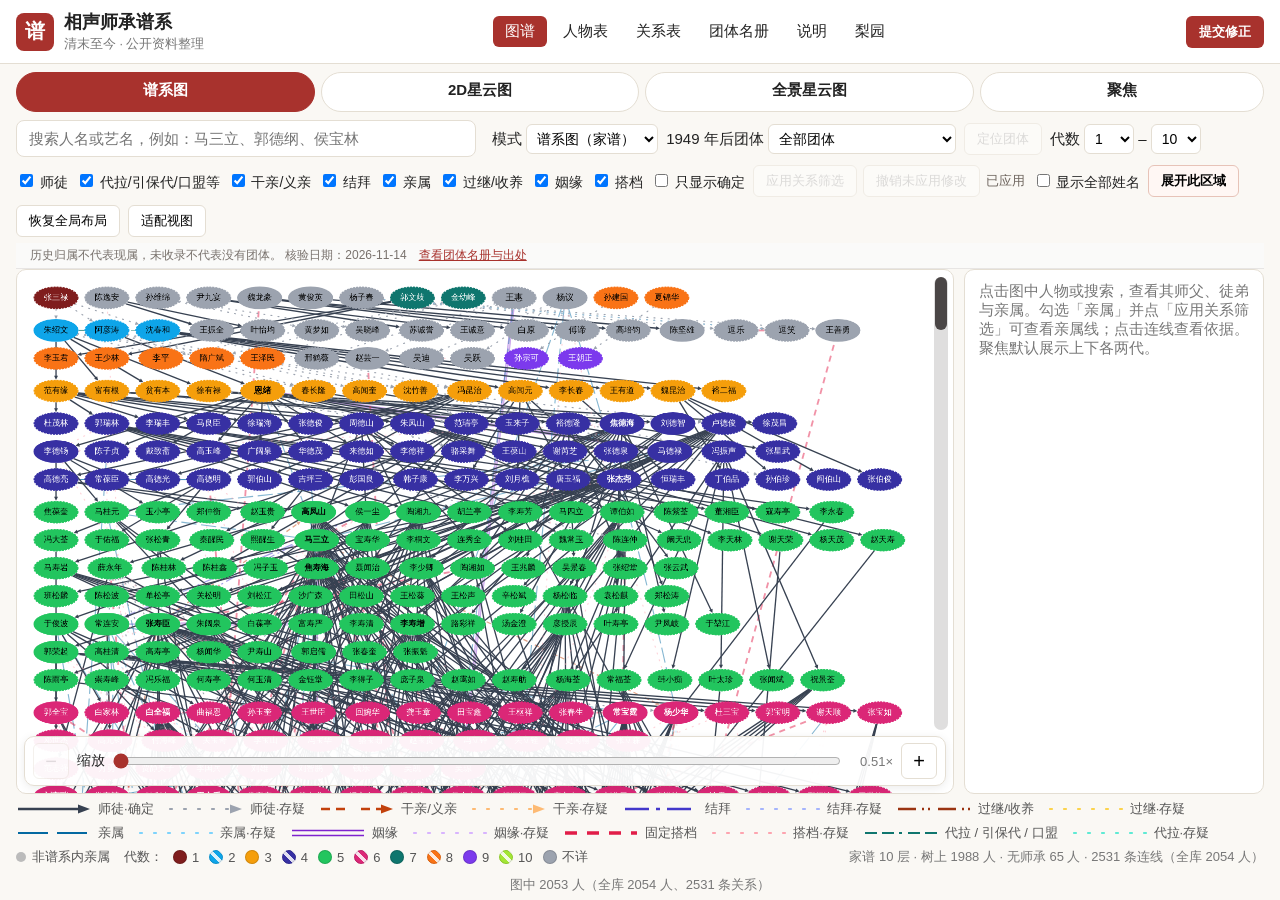
==== commit 742e5c5d: "Give mobile genealogy a full-view canvas and touch gestures" ====
--- a/index.html
+++ b/index.html
@@ -2,12 +2,12 @@
 <html lang="zh-CN">
 <head>
 <meta charset="utf-8">
-<meta name="viewport" content="width=device-width, initial-scale=1">
+<meta name="viewport" content="width=device-width, initial-scale=1, viewport-fit=cover">
 <title>相声师承谱系 · 清末至今</title>
 <meta name="description" content="根据公开资料整理的中国相声演员师承谱系：正式师承、代拉/引保代、亲缘与姻缘关系。">
 <link rel="icon" href="data:image/svg+xml,%3Csvg xmlns='http://www.w3.org/2000/svg' viewBox='0 0 32 32'%3E%3Crect width='32' height='32' rx='6' fill='%23a8322d'/%3E%3Ctext x='16' y='22' text-anchor='middle' font-size='18' fill='white' font-family='serif'%3E谱%3C/text%3E%3C/svg%3E">
 <link rel="stylesheet" href="assets/style.css?v=20261114-org-rosters">
-<link rel="stylesheet" href="assets/mobile.css?v=20261114-evidence">
+<link rel="stylesheet" href="assets/mobile.css?v=20261114-mobile-graph">
 </head>
 <body>
 <header>
@@ -75,6 +75,10 @@
   <div class="graph-wrap">
     <div class="cy-stage">
       <div id="cy" aria-label="师承关系图"></div>
+      <div class="phone-graph-actions" role="group" aria-label="手机图谱工具">
+        <button type="button" id="graphWideToggle" aria-pressed="false">全屏看图</button>
+        <button type="button" id="graphLegendToggle" aria-controls="graphLegend" aria-expanded="false">图例</button>
+      </div>
       <div class="zoombar" role="group" aria-label="缩放">
         <button type="button" id="zoomOut" aria-label="缩小">−</button>
         <span class="zoom-label" id="zoomLabel">缩放</span>
@@ -88,7 +92,7 @@
       <aside id="panel"><div class="placeholder">点击图中人物或搜索，查看其师父、徒弟与亲属。勾选「亲属」并点「应用关系筛选」可查看亲属线；点击连线查看依据。聚焦默认展示上下各两代。</div></aside>
     </div>
   </div>
-  <div class="legend">
+  <div class="legend" id="graphLegend">
     <span><i class="ln" data-line="md"></i>师徒·确定</span>
     <span><i class="ln" data-line="md" data-dis="1"></i>师徒·存疑</span>
     <span><i class="ln" data-line="ganqin"></i>干亲/义亲</span>
@@ -181,9 +185,9 @@
   </div>
 </dialog>
 <script src="vendor/cytoscape.min.js"></script>
-<script src="assets/mobile.js?v=20261114-evidence"></script>
+<script src="assets/mobile.js?v=20261114-mobile-graph"></script>
 <script src="assets/line-style.js"></script>
-<script src="assets/app.js?v=20261114-org-rosters"></script>
+<script src="assets/app.js?v=20261114-mobile-graph"></script>
 <!-- Cloudflare Web Analytics --><script type='module' src='https://static.cloudflareinsights.com/beacon.min.js' data-cf-beacon='{"token": "337a81f2145c44d1aca19c5d9b5fbe1d"}'></script><!-- End Cloudflare Web Analytics -->
 </body>
 </html>
--- a/assets/mobile.css
+++ b/assets/mobile.css
@@ -188,3 +188,131 @@
 html[data-layout="drawer"] button,
 html[data-layout="sheet"] .mode-tabs a,
 html[data-layout="drawer"] .mode-tabs a { min-height: 40px; }
+
+/* Keep the guide outside the canvas on desktop, as before. */
+.phone-graph-actions { display: none; }
+
+/* Compact view: the legend is a temporary overlay, not a row that shrinks the graph. */
+html:is([data-layout="sheet"],[data-layout="drawer"]) body:has(#view-graph:not([hidden])) {
+  height: 100dvh;
+  height: var(--app-h, 100dvh);
+  overflow: hidden;
+}
+html:is([data-layout="sheet"],[data-layout="drawer"]) #view-graph { position: relative; }
+html:is([data-layout="sheet"],[data-layout="drawer"]) .phone-graph-actions {
+  position: absolute;
+  top: 6px;
+  left: 6px;
+  z-index: 8;
+  display: flex;
+  gap: 5px;
+}
+.phone-graph-actions button {
+  font-size: 13px;
+  background: rgba(255,255,255,.96);
+  box-shadow: 0 1px 5px rgba(0,0,0,.1);
+}
+html:is([data-layout="sheet"],[data-layout="drawer"]) #graphLegend { display: none; }
+html:is([data-layout="sheet"],[data-layout="drawer"])[data-graph-legend] #graphLegend {
+  position: fixed;
+  z-index: 32;
+  left: max(8px, env(safe-area-inset-left));
+  right: max(48px, env(safe-area-inset-right));
+  bottom: max(54px, calc(8px + env(safe-area-inset-bottom)));
+  display: flex;
+  align-content: flex-start;
+  gap: 8px 12px;
+  margin: 0;
+  padding: 10px;
+  border: 1px solid var(--line);
+  border-radius: 12px;
+  background: #fff;
+  box-shadow: 0 4px 18px #0002;
+  max-height: min(45dvh, 280px);
+  overflow: auto;
+  overscroll-behavior: contain;
+}
+html:is([data-layout="sheet"],[data-layout="drawer"]) #cy { touch-action: none; }
+html:is([data-layout="sheet"],[data-layout="drawer"]) .tree-scroll {
+  background: transparent;
+}
+html:is([data-layout="sheet"],[data-layout="drawer"]) .tree-scroll::before {
+  content: "";
+  position: absolute;
+  border-radius: 8px;
+  background: rgba(28,25,23,.15);
+  pointer-events: none;
+}
+html:is([data-layout="sheet"],[data-layout="drawer"]) .tree-scroll.y { width: 36px; right: 0; bottom: 60px; }
+html:is([data-layout="sheet"],[data-layout="drawer"]) .tree-scroll.y::before { inset: 0 11px; }
+html:is([data-layout="sheet"],[data-layout="drawer"]) .tree-scroll.y .thumb { left: 10px; right: 10px; }
+html:is([data-layout="sheet"],[data-layout="drawer"]) .tree-scroll.x { height: 24px; right: 40px; bottom: 12px; }
+html:is([data-layout="sheet"],[data-layout="drawer"]) .tree-scroll.x::before { inset: 7px 0; }
+html:is([data-layout="sheet"],[data-layout="drawer"]) .tree-scroll.x .thumb { top: 6px; bottom: 6px; }
+html[data-layout="sheet"] .tree-scroll.y { bottom: 110px; }
+html[data-layout="sheet"] .tree-scroll.x { bottom: 48px; }
+html[data-layout="sheet"] .zoombar { bottom: 76px; }
+html[data-layout="drawer"] .tree-scroll.y { right: 44px; }
+html[data-layout="drawer"] .tree-scroll.x, html[data-layout="drawer"] .zoombar { right: 82px; }
+html[data-layout="drawer"] .zoombar { bottom: 39px; }
+
+/* Full-view mode is a layout choice, independent of the graph type. */
+html:is([data-layout="sheet"],[data-layout="drawer"])[data-graph-wide] body > header,
+html:is([data-layout="sheet"],[data-layout="drawer"])[data-graph-wide] #view-graph > :is(.mode-tabs,.toolbar,.organization-strip) {
+  display: none;
+}
+html:is([data-layout="sheet"],[data-layout="drawer"])[data-graph-wide] body:has(#view-graph:not([hidden])) main {
+  position: fixed;
+  inset: 0;
+  height: 100dvh;
+  height: var(--app-h, 100dvh);
+  overflow: hidden;
+  padding: 0;
+}
+html:is([data-layout="sheet"],[data-layout="drawer"])[data-graph-wide] #view-graph:not([hidden]) { overflow: hidden; }
+html:is([data-layout="sheet"],[data-layout="drawer"])[data-graph-wide] .graph-wrap { min-height: 0; }
+html:is([data-layout="sheet"],[data-layout="drawer"])[data-graph-wide] #cy { border: 0; border-radius: 0; }
+html:is([data-layout="sheet"],[data-layout="drawer"])[data-graph-wide] .phone-graph-actions {
+  top: calc(6px + env(safe-area-inset-top));
+  left: calc(6px + env(safe-area-inset-left));
+}
+html:is([data-layout="sheet"],[data-layout="drawer"])[data-graph-wide] .tree-scroll.y {
+  top: calc(4px + env(safe-area-inset-top));
+  right: env(safe-area-inset-right);
+  bottom: calc(4px + env(safe-area-inset-bottom));
+}
+html:is([data-layout="sheet"],[data-layout="drawer"])[data-graph-wide] .tree-scroll.x {
+  left: calc(8px + env(safe-area-inset-left));
+  right: calc(40px + env(safe-area-inset-right));
+  bottom: calc(49px + env(safe-area-inset-bottom));
+}
+html:is([data-layout="sheet"],[data-layout="drawer"])[data-graph-wide] .zoombar {
+  left: calc(6px + env(safe-area-inset-left));
+  right: calc(42px + env(safe-area-inset-right));
+  bottom: calc(77px + env(safe-area-inset-bottom));
+}
+html:is([data-layout="sheet"],[data-layout="drawer"])[data-graph-wide] #panelDock {
+  right: calc(40px + env(safe-area-inset-right));
+  bottom: env(safe-area-inset-bottom);
+}
+html[data-layout="drawer"][data-graph-wide] #panelDock { top: calc(52px + env(safe-area-inset-top)); }
+html[data-layout="drawer"][data-graph-wide] #panelDock.collapsed {
+  top: auto;
+  left: calc(8px + env(safe-area-inset-left));
+  right: auto;
+  width: auto;
+  height: 45px;
+  transform: none;
+  border-radius: 10px;
+}
+html[data-layout="drawer"][data-graph-wide] #panelDock.collapsed .panel-handle {
+  writing-mode: horizontal-tb;
+  width: auto;
+}
+html[data-layout="drawer"][data-graph-wide] #panelDock.collapsed #panel { display: none; }
+
+html:is([data-layout="sheet"],[data-layout="drawer"]) #organizationFocus:disabled,
+html:is([data-layout="sheet"],[data-layout="drawer"]) .organization-strip:not([data-org-selected]) { display: none; }
+html:is([data-layout="sheet"],[data-layout="drawer"]) :is(nav,.mode-tabs) { scrollbar-width: none; }
+html[data-layout="sheet"] .toolbar { gap: 4px 8px; }
+html[data-layout="sheet"] #organization { max-width: 9em; }
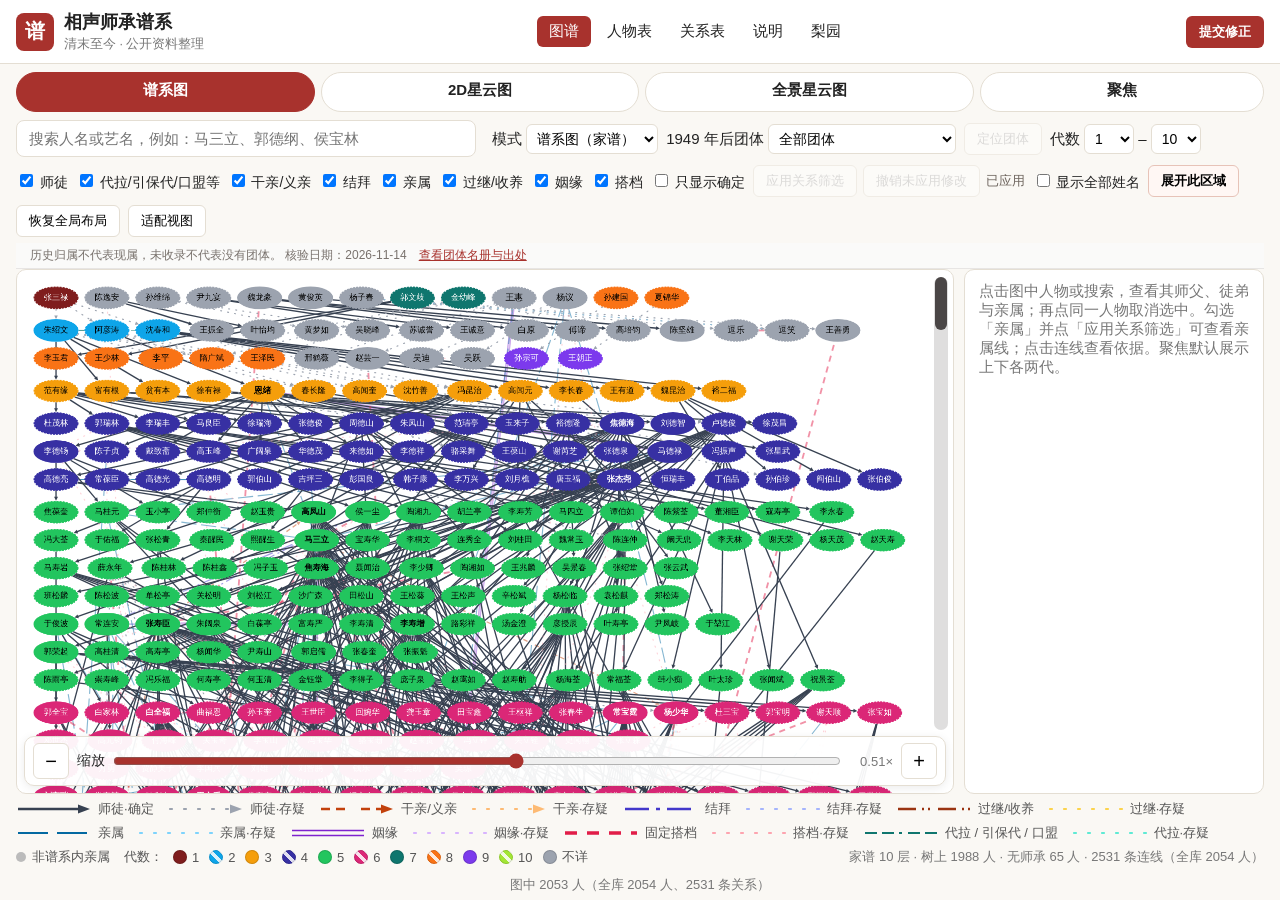
==== commit 467eb345: "Unify Xiansheng and Liyuan graph controls and move affiliations into people" ====
--- a/index.html
+++ b/index.html
@@ -6,7 +6,7 @@
 <title>相声师承谱系 · 清末至今</title>
 <meta name="description" content="根据公开资料整理的中国相声演员师承谱系：正式师承、代拉/引保代、亲缘与姻缘关系。">
 <link rel="icon" href="data:image/svg+xml,%3Csvg xmlns='http://www.w3.org/2000/svg' viewBox='0 0 32 32'%3E%3Crect width='32' height='32' rx='6' fill='%23a8322d'/%3E%3Ctext x='16' y='22' text-anchor='middle' font-size='18' fill='white' font-family='serif'%3E谱%3C/text%3E%3C/svg%3E">
-<link rel="stylesheet" href="assets/style.css?v=20261114-org-rosters">
+<link rel="stylesheet" href="assets/style.css?v=20261114-parity">
 <link rel="stylesheet" href="assets/mobile.css?v=20261114-mobile-graph">
 </head>
 <body>
@@ -16,7 +16,6 @@
     <a href="#tree" data-view="graph">图谱</a>
     <a href="#people" data-view="people">人物表</a>
     <a href="#relations" data-view="relations">关系表</a>
-    <a href="#organizations" data-view="organizations">团体名册</a>
     <a href="#about" data-view="about">说明</a>
     <a href="liyuan/">梨园</a>
   </nav>
@@ -71,7 +70,7 @@
       <button id="fit" type="button">适配视图</button>
     </div>
   </div>
-  <div class="organization-strip"><p id="organizationStatus" class="organization-status" role="status">历史任职不代表现属，未收录不代表没有团体。</p><a id="organizationRosterLink" href="#organizations">查看团体名册与出处</a></div>
+  <div class="organization-strip"><p id="organizationStatus" class="organization-status" role="status">历史任职不代表现属，未收录不代表没有团体。</p><a id="organizationRosterLink" href="#people/organizations">查看团体名册与出处</a></div>
   <div class="graph-wrap">
     <div class="cy-stage">
       <div id="cy" aria-label="师承关系图"></div>
@@ -89,7 +88,7 @@
     </div>
     <div id="panelDock">
       <button type="button" id="panelHandle" class="panel-handle">人物详情</button>
-      <aside id="panel"><div class="placeholder">点击图中人物或搜索，查看其师父、徒弟与亲属。勾选「亲属」并点「应用关系筛选」可查看亲属线；点击连线查看依据。聚焦默认展示上下各两代。</div></aside>
+      <aside id="panel"><div class="placeholder">点击图中人物或搜索，查看其师父、徒弟与亲属；再点同一人物取消选中。勾选「亲属」并点「应用关系筛选」可查看亲属线；点击连线查看依据。聚焦默认展示上下各两代。</div></aside>
     </div>
   </div>
   <div class="legend" id="graphLegend">
@@ -116,10 +115,21 @@
 </section>
 
 <section id="view-people" class="view" hidden>
-  <div class="tbl-tools"><input id="pq" type="search" placeholder="筛选人物（姓名/艺名/备注）"> <select id="pgen"><option value="">全部代数</option></select> <span id="pcount"></span></div>
+  <div class="tbl-tools"><input id="pq" type="search" placeholder="筛选人物（姓名/艺名/团体/备注）"> <select id="pgen"><option value="">全部代数</option></select> <span id="pcount"></span></div>
   <div class="tbl-wrap"><table id="ptable"><thead><tr>
     <th data-k="name">姓名</th><th data-k="generation">代</th><th data-k="zibei">字辈</th><th data-k="birth">生</th><th data-k="death">卒</th>
-    <th data-k="masters">师父</th><th data-k="ndis">徒弟数</th><th data-k="notes">备注</th><th>来源</th></tr></thead><tbody></tbody></table></div>
+    <th data-k="masters">师父</th><th data-k="ndis">徒弟数</th><th class="person-org">团体／组织关系</th><th data-k="notes">备注</th><th>来源</th></tr></thead><tbody></tbody></table></div>
+<details id="organizationRoster" class="organization-roster">
+  <summary>1949 年后团体名册</summary>
+  <p class="org-table-intro muted">区别团体任职、历史归属和演出记录。仅凭师承或同台不认定在团；「最新有据」指最新找到的公开归属，不代表实时在职名单。未建人物节点的名字也可在这里查询。</p>
+  <div class="tbl-tools">
+    <label>团体 <select id="orgTableGroup"><option value="">全部团体</option></select></label>
+    <label>记录类别 <select id="orgTableStatus"><option value="">全部记录</option><option value="current">最新公开归属</option><option value="historical">历史任职／归属</option><option value="former">已离团</option><option value="performance">演出记录</option><option value="uncertain">存疑</option></select></label>
+    <input id="orgTableQuery" type="search" placeholder="搜索姓名、队别或资料" aria-label="搜索名册">
+    <span id="orgTableCount" role="status"></span>
+  </div>
+  <div class="tbl-wrap"><table id="orgTable"><thead><tr><th>团体</th><th>姓名</th><th>记录类别</th><th>核对说明</th><th>出处</th></tr></thead><tbody></tbody></table></div>
+</details>
 </section>
 
 <section id="view-relations" class="view" hidden>
@@ -131,17 +141,7 @@
     <th data-k="type">类型</th><th data-k="fromName">从（师/长）</th><th data-k="toName">到（徒/亲）</th><th data-k="detail">说明</th><th data-k="confidence">可信度</th><th>来源</th></tr></thead><tbody></tbody></table></div>
 </section>
 
-<section id="view-organizations" class="view" hidden>
-  <h2 class="org-table-title">1949 年后团体名册</h2>
-  <p class="org-table-intro muted">区别团体任职、历史归属和演出记录。仅凭师承或同台不认定在团；「最新有据」指最新找到的公开归属，不代表实时在职名单。未建人物节点的名字也可在这里查询。</p>
-  <div class="tbl-tools">
-    <label>团体 <select id="orgTableGroup"><option value="">全部团体</option></select></label>
-    <label>记录类别 <select id="orgTableStatus"><option value="">全部记录</option><option value="current">最新公开归属</option><option value="historical">历史任职／归属</option><option value="former">已离团</option><option value="performance">演出记录</option><option value="uncertain">存疑</option></select></label>
-    <input id="orgTableQuery" type="search" placeholder="搜索姓名、队别或资料" aria-label="搜索名册">
-    <span id="orgTableCount" role="status"></span>
-  </div>
-  <div class="tbl-wrap"><table id="orgTable"><thead><tr><th>团体</th><th>姓名</th><th>记录类别</th><th>核对说明</th><th>出处</th></tr></thead><tbody></tbody></table></div>
-</section>
+
 
 <section id="view-about" class="view" hidden>
   <article class="about">
@@ -162,7 +162,7 @@
     <h3>可信度</h3>
     <p><b>确定</b>：至少一个公开来源明确列出，图中用该类型自己的线型。<b>存疑</b>：来源本身标注存疑，不同来源说法冲突，师徒关系后来被解除，或只有网络转载、自媒体之类的弱来源。图中一律改成同色更淡的疏圆点；这种疏圆点只表示存疑，确定关系不用。可用「只显示确定」暂时隐去存疑关系。相声门户的师承本来就常有“改换门庭”、“代拉”、“清门”、“辈分自降”等复杂情况，请把本站当作索引，不要当作定论。</p>
     <h3>使用提示</h3>
-    <p>在图谱选择团体可突出已有的人物节点；完整的已收录记录请看「团体名册」。历史归属与参演不等于现任；出处见人物表、关系表和团体名册。</p>
+    <p>在图谱选择团体可突出已有的人物节点；团体归属与出处在「人物表」相应栏目，完整名册也可在人物表展开。历史归属与参演不等于现任。</p>
     <p>资料可能有遗漏或异说，可点击「提交修正」。<span id="hiddenAbout"></span></p>
     <p class="muted" id="buildinfo"></p>
   </article>
@@ -187,7 +187,7 @@
 <script src="vendor/cytoscape.min.js"></script>
 <script src="assets/mobile.js?v=20261114-mobile-graph"></script>
 <script src="assets/line-style.js"></script>
-<script src="assets/app.js?v=20261114-mobile-graph"></script>
+<script src="assets/app.js?v=20261114-parity"></script>
 <!-- Cloudflare Web Analytics --><script type='module' src='https://static.cloudflareinsights.com/beacon.min.js' data-cf-beacon='{"token": "337a81f2145c44d1aca19c5d9b5fbe1d"}'></script><!-- End Cloudflare Web Analytics -->
 </body>
 </html>
--- a/assets/style.css
+++ b/assets/style.css
@@ -183,4 +183,10 @@
 #orgTable .org-source{min-width:13em;max-width:24em}
 #orgTable .org-source small,#orgTable .org-source span{color:var(--muted)}
 #organization{max-width:17em}
-@media(max-width:600px){#organization{max-width:10em}.organization-strip{padding-inline:8px}#view-organizations .tbl-tools input{min-width:10em}.org-table-intro{font-size:14px}}
+@media(max-width:600px){#organization{max-width:10em}.organization-strip{padding-inline:8px}#organizationRoster .tbl-tools input{min-width:10em}.org-table-intro{font-size:14px}}
+
+.organization-roster{margin:16px 0;padding:10px 12px;border:1px solid var(--line);border-radius:8px}
+.organization-roster>summary{cursor:pointer;font-weight:700;color:var(--accent)}
+.person-org{min-width:12em;max-width:26em;white-space:normal}
+.person-org-record{overflow-wrap:anywhere}
+.person-org-record p{margin:.4em 0 .65em}
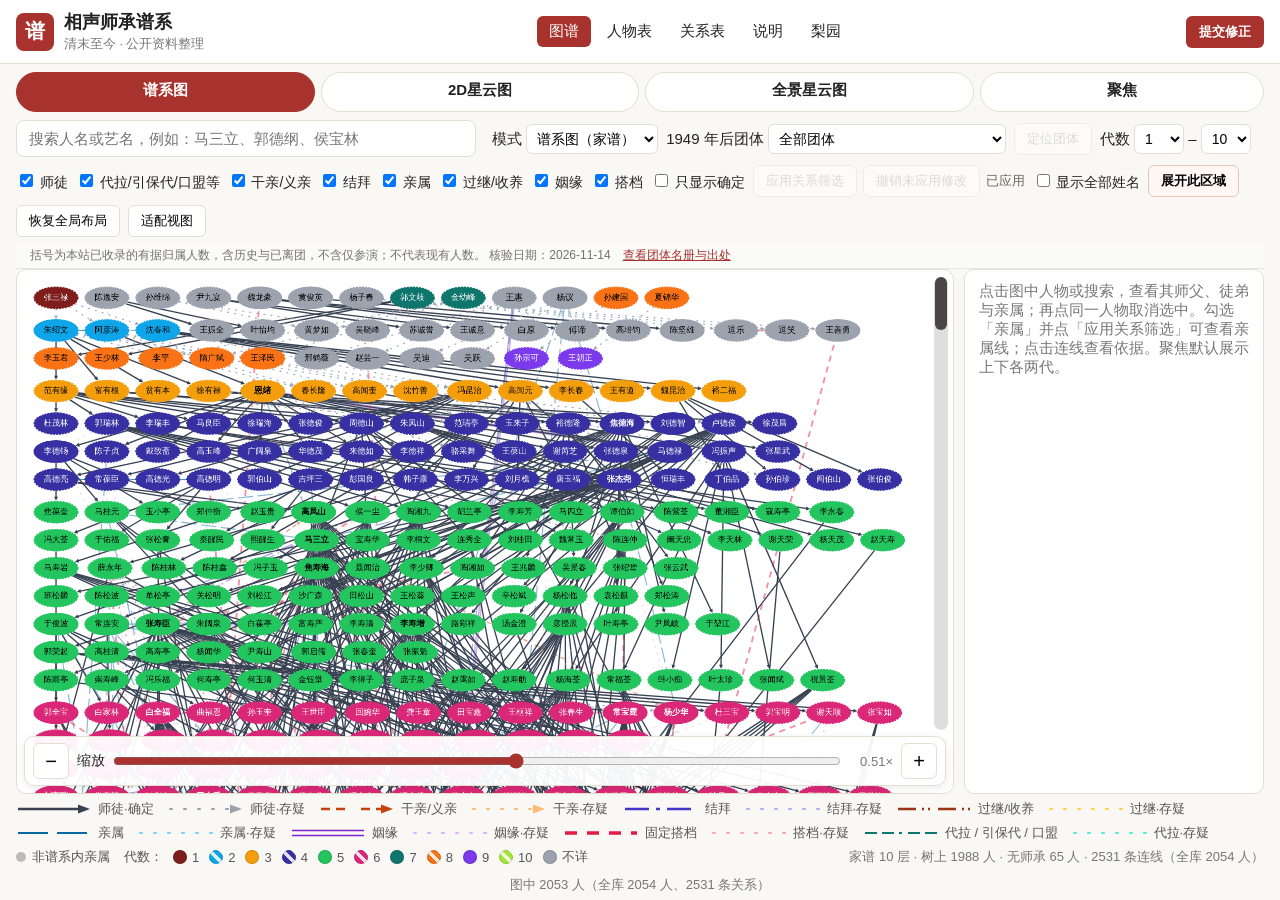
==== commit 3b0411ce: "Show sourced, deduplicated affiliation counts across troupe selectors and rosters" ====
--- a/index.html
+++ b/index.html
@@ -47,7 +47,7 @@
       <label class="ego-only">向下代数 <select id="depthDown"><option>1</option><option selected>2</option><option>3</option><option>4</option></select></label>
       <label class="ego-only">向上代数 <select id="depthUp"><option>1</option><option selected>2</option><option>3</option><option value="99">全部</option></select></label>
       <span class="ego-only focus-presets" role="group" aria-label="师承探索范围"><button type="button" data-focus-depth="1">上下各一代</button><button type="button" data-focus-depth="2">上下各两代</button></span>
-      <label>1949 年后团体 <select id="organization"><option value="">全部团体</option></select></label>
+      <label>1949 年后团体 <select id="organization" title="括号为本站已有归属出处的人数，含历史和离团，不是现有人数"><option value="">全部团体</option></select></label>
       <label id="organizationScopeLabel" hidden><select id="organizationScope" aria-label="图谱团体记录范围"><option value="roster">最新及历史归属</option><option value="current">仅最新有据</option><option value="historical">仅历史／曾属</option><option value="performance">仅演出记录</option></select></label>
       <button type="button" id="organizationFocus" disabled>定位团体</button>
       <label class="phone-hide">代数 <select id="gmin"></select> – <select id="gmax"></select></label>
@@ -122,8 +122,13 @@
 <details id="organizationRoster" class="organization-roster">
   <summary>1949 年后团体名册</summary>
   <p class="org-table-intro muted">区别团体任职、历史归属和演出记录。仅凭师承或同台不认定在团；「最新有据」指最新找到的公开归属，不代表实时在职名单。未建人物节点的名字也可在这里查询。</p>
-  <div class="tbl-tools">
-    <label>团体 <select id="orgTableGroup"><option value="">全部团体</option></select></label>
+  <details>
+    <summary>各团体人数</summary>
+    <p class="org-table-intro muted">同一团体内按人去重，已知同名不同人保留各自记录。有归属记录包括最新公开归属、历史记录和已离团，不含仅参演与存疑。「暂无」表示尚无最新公开归属记录，不是团体有零名成员。</p>
+    <div class="tbl-wrap"><table id="orgCounts"><thead><tr><th scope="col">团体</th><th scope="col">有归属记录</th><th scope="col">最新公开归属</th></tr></thead><tbody></tbody></table></div>
+  </details>
+  <div class="tbl-tools" id="orgRosterFilters">
+    <label>团体 <select id="orgTableGroup" title="括号为本站有归属记录的人数"><option value="">全部团体</option></select></label>
     <label>记录类别 <select id="orgTableStatus"><option value="">全部记录</option><option value="current">最新公开归属</option><option value="historical">历史任职／归属</option><option value="former">已离团</option><option value="performance">演出记录</option><option value="uncertain">存疑</option></select></label>
     <input id="orgTableQuery" type="search" placeholder="搜索姓名、队别或资料" aria-label="搜索名册">
     <span id="orgTableCount" role="status"></span>
@@ -187,7 +192,7 @@
 <script src="vendor/cytoscape.min.js"></script>
 <script src="assets/mobile.js?v=20261114-mobile-graph"></script>
 <script src="assets/line-style.js"></script>
-<script src="assets/app.js?v=20261114-parity"></script>
+<script src="assets/app.js?v=20261114-org-counts"></script>
 <!-- Cloudflare Web Analytics --><script type='module' src='https://static.cloudflareinsights.com/beacon.min.js' data-cf-beacon='{"token": "337a81f2145c44d1aca19c5d9b5fbe1d"}'></script><!-- End Cloudflare Web Analytics -->
 </body>
 </html>
